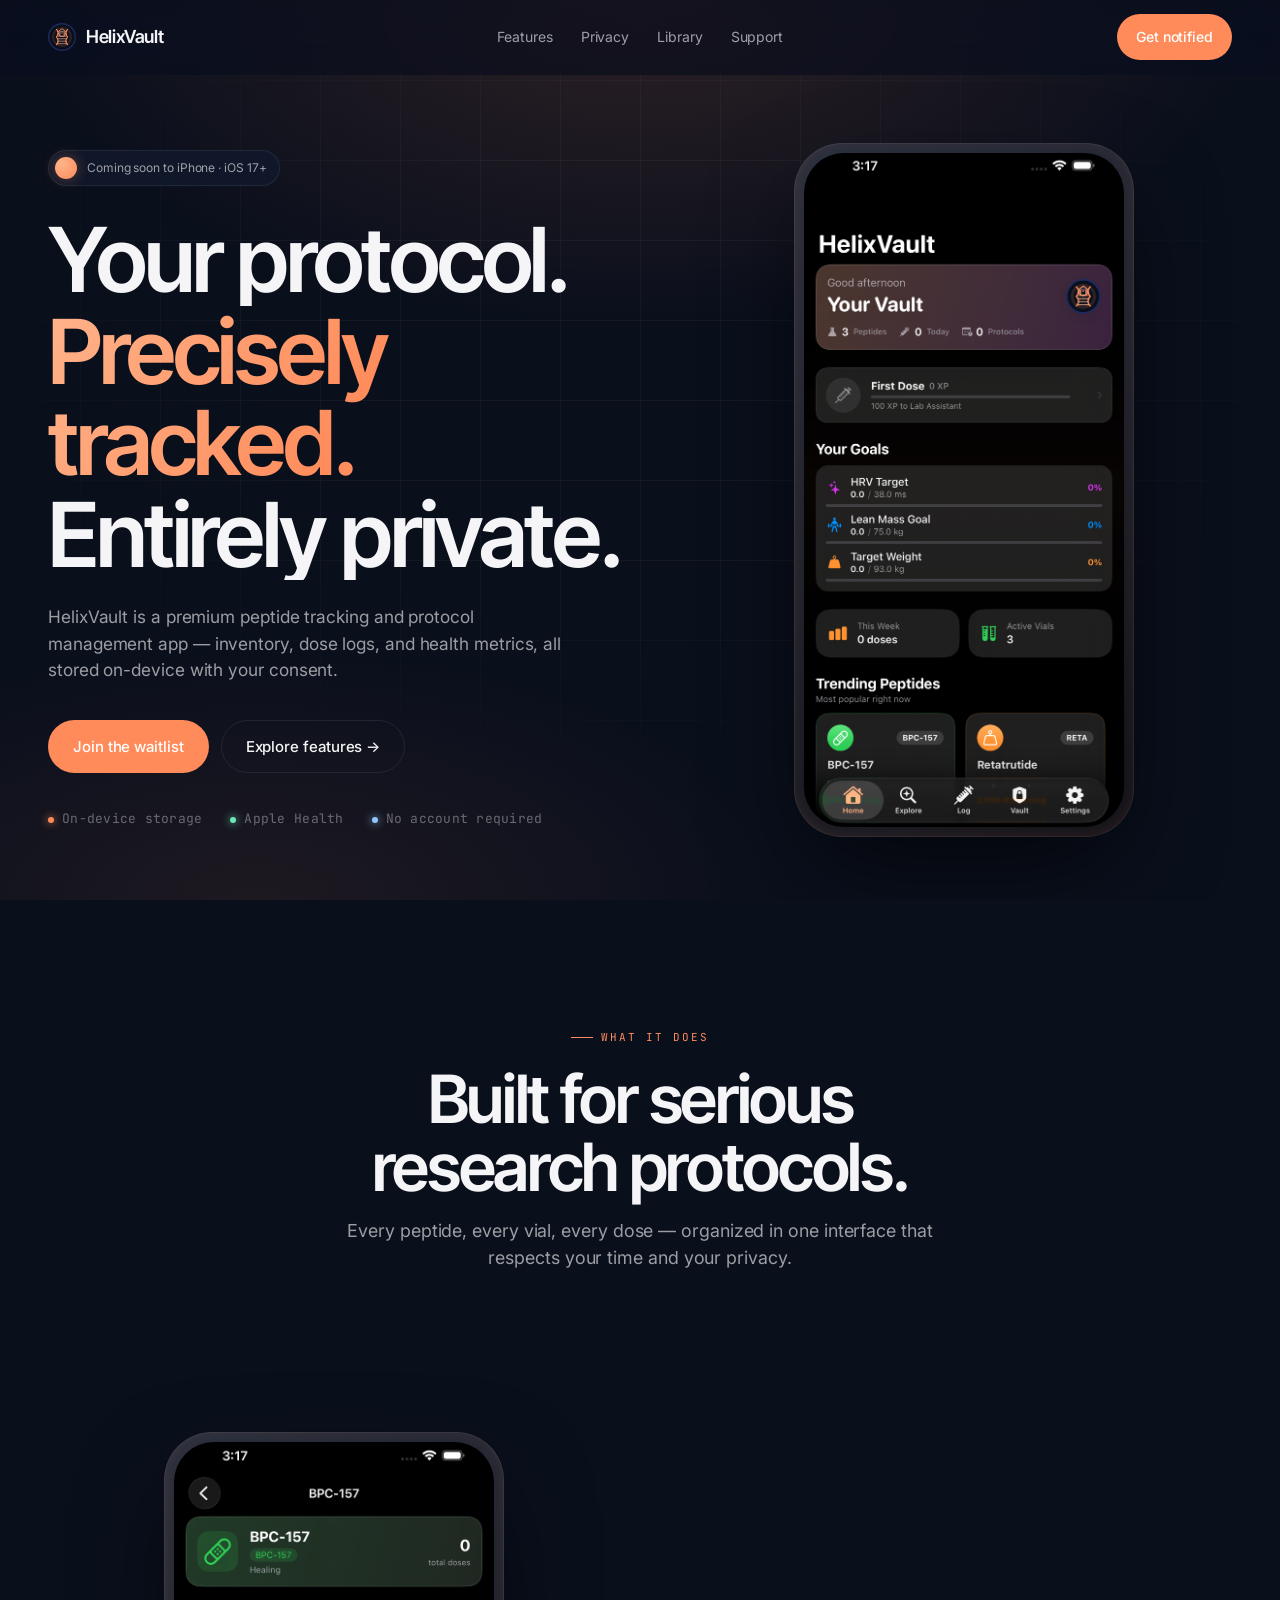
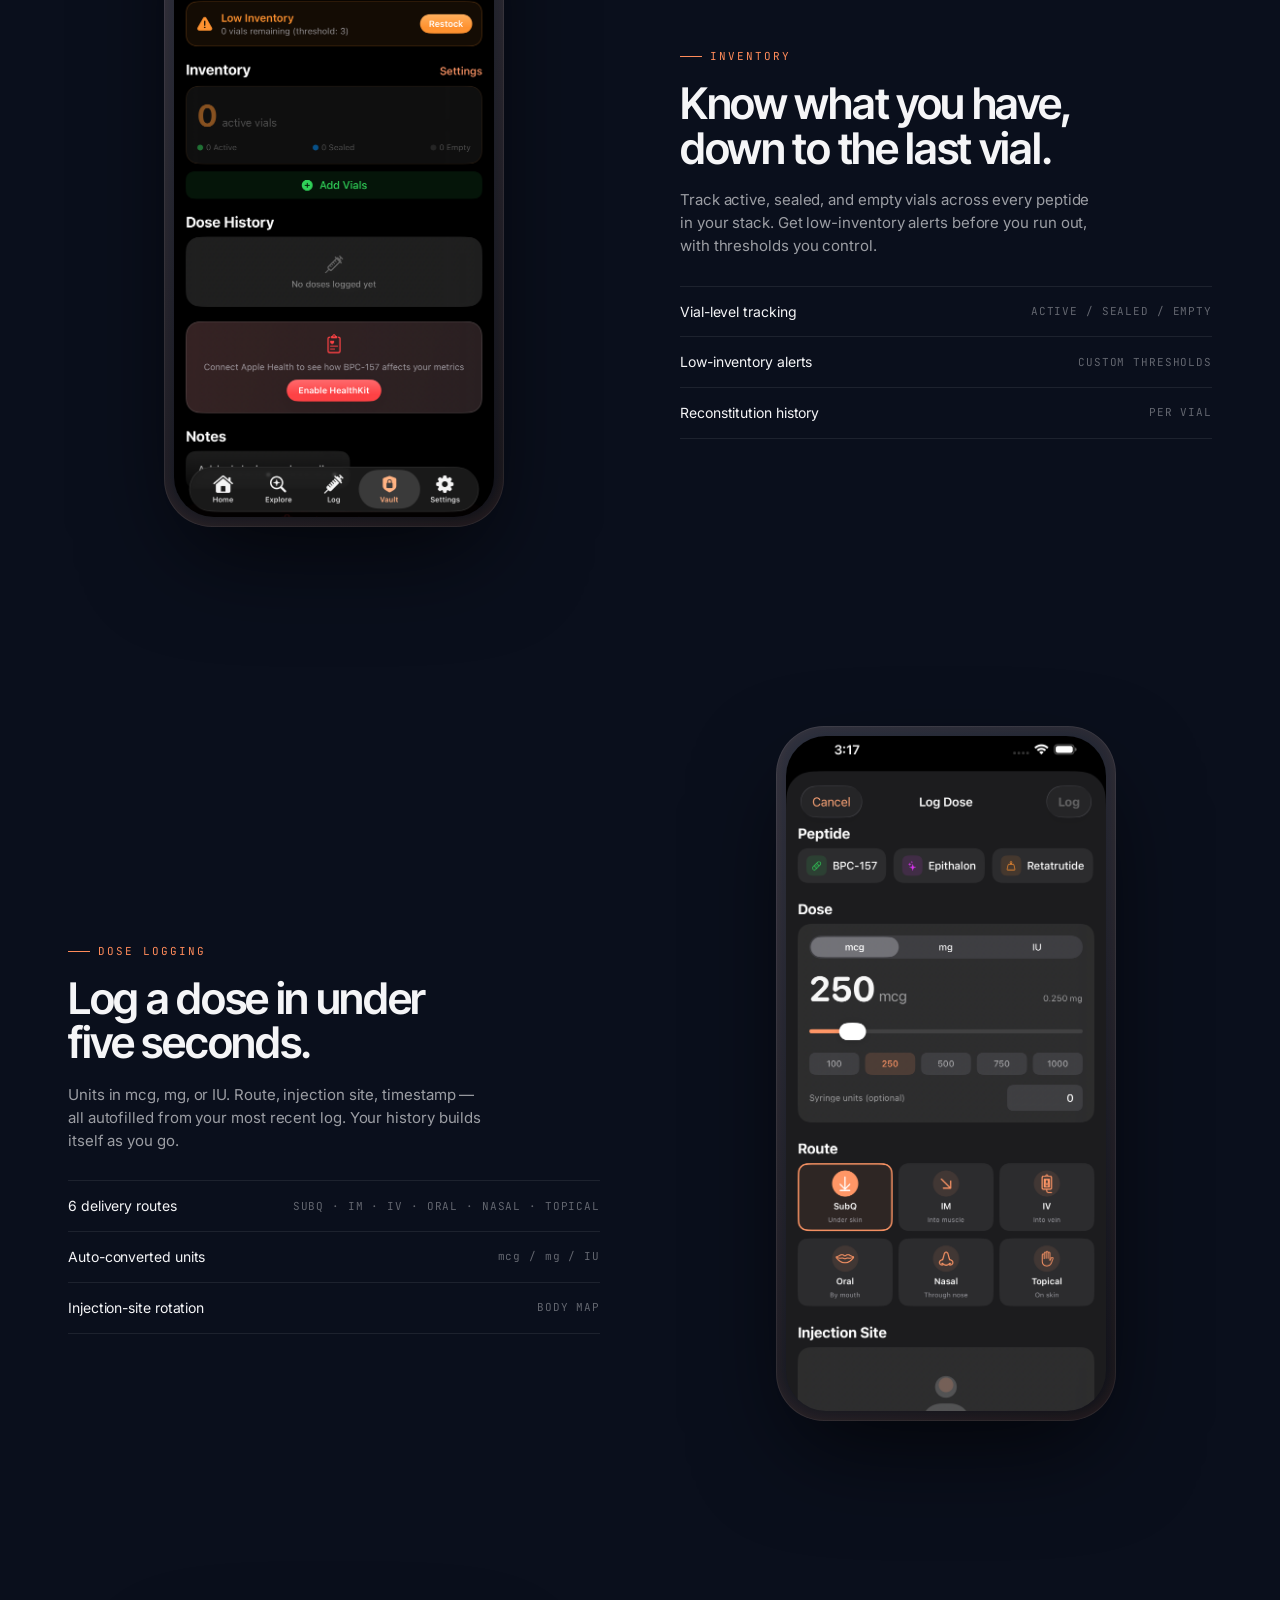
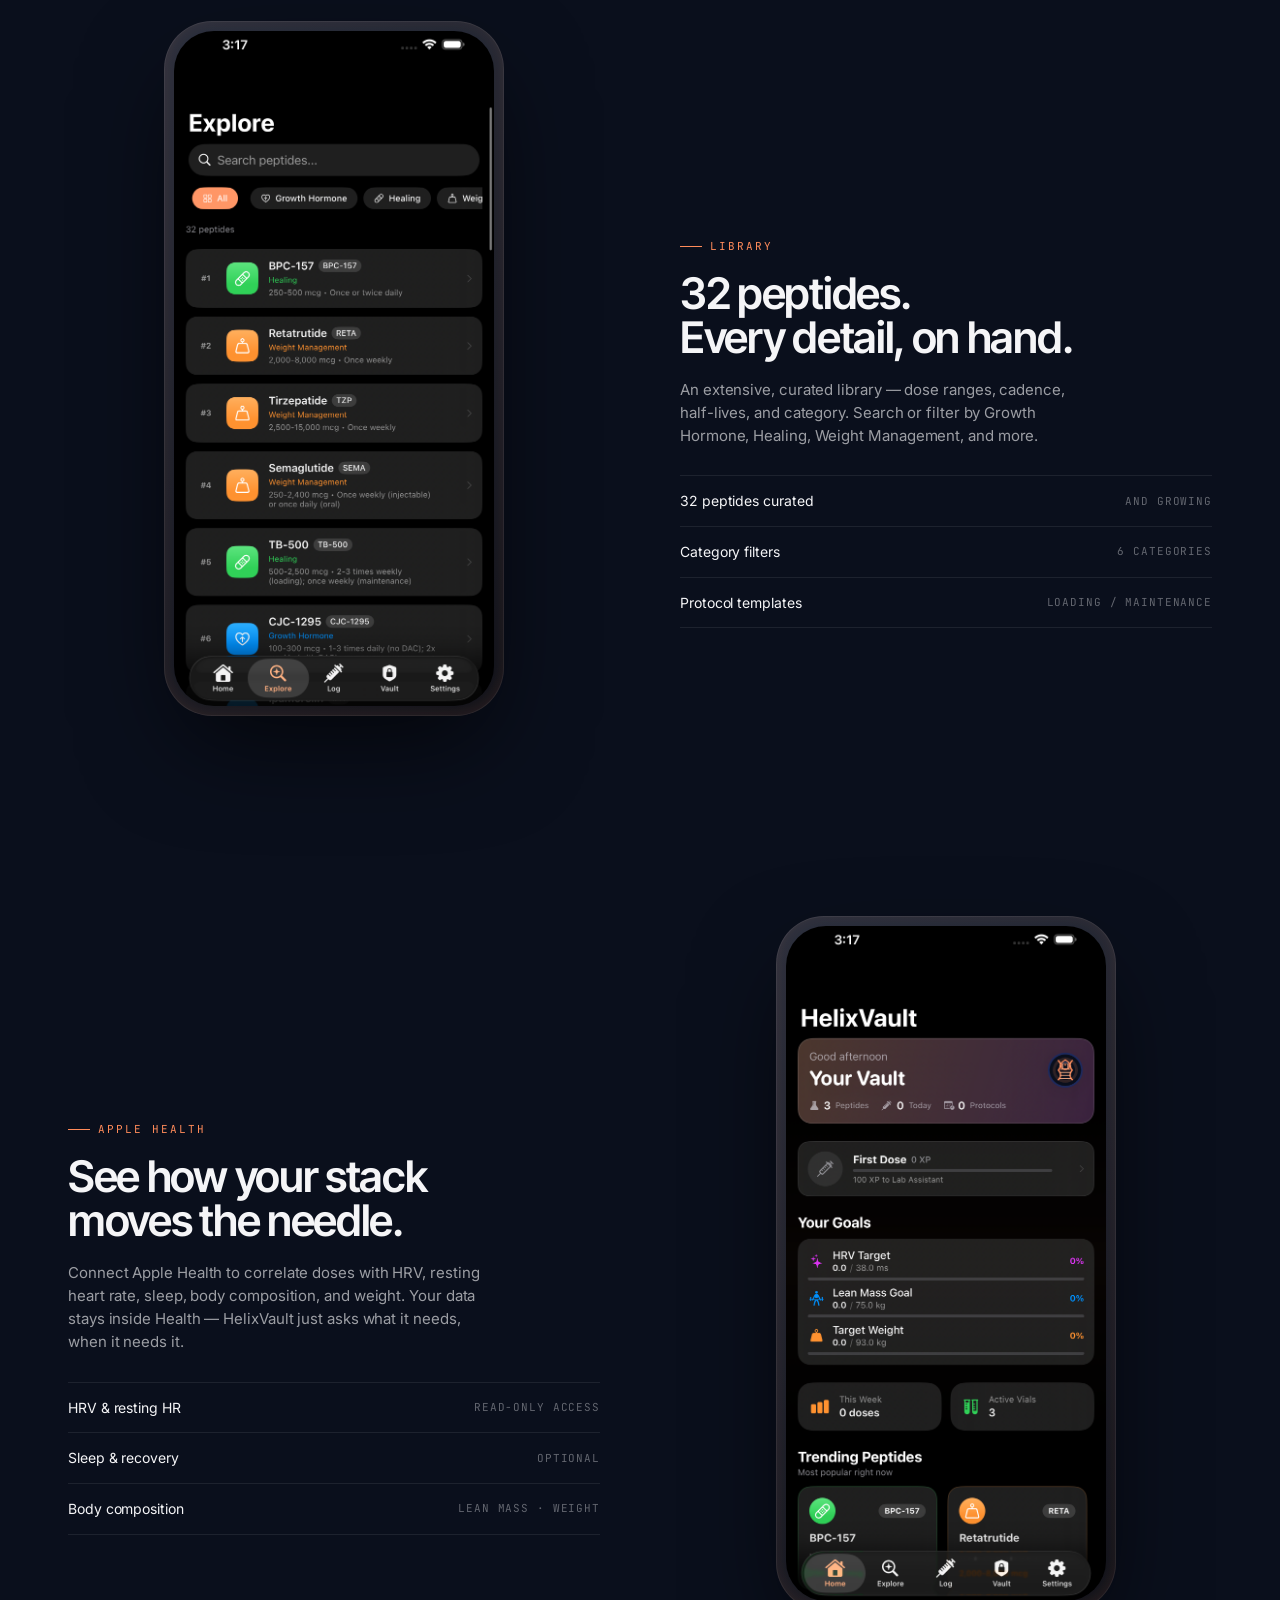
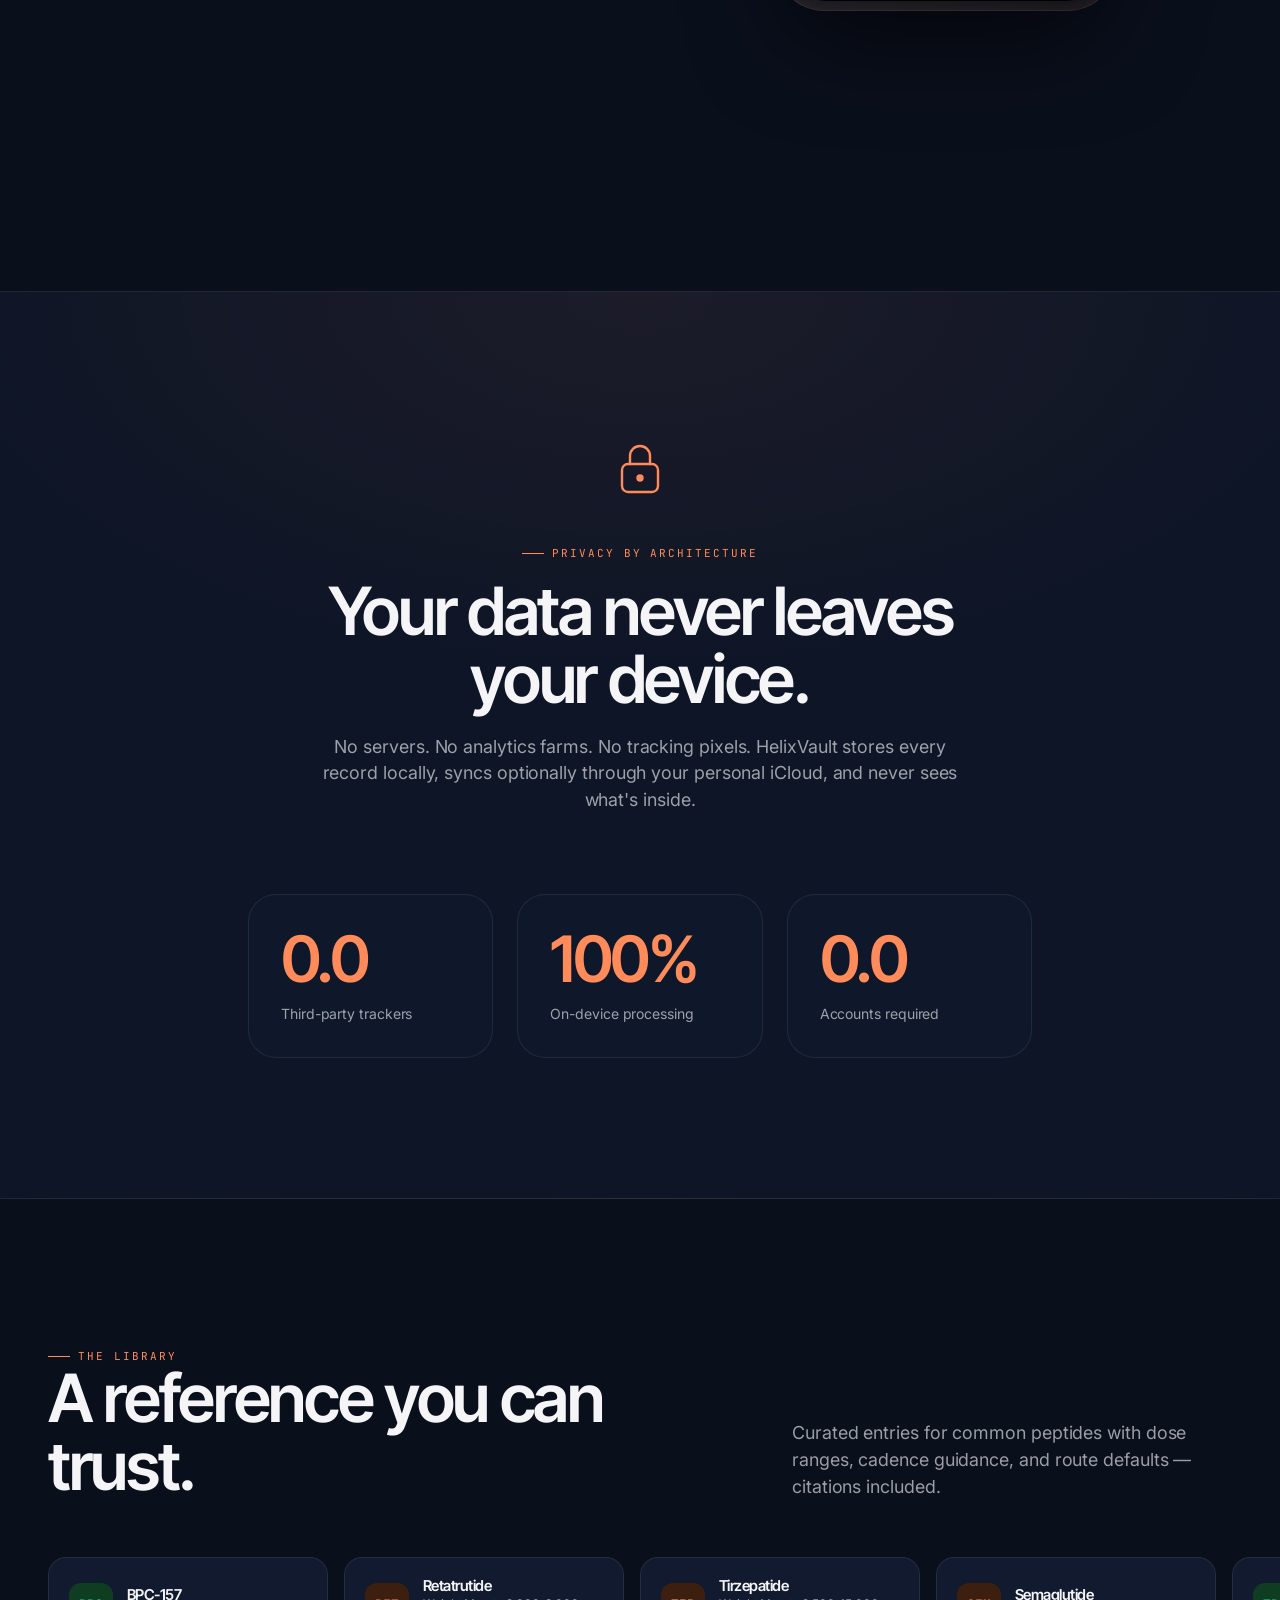
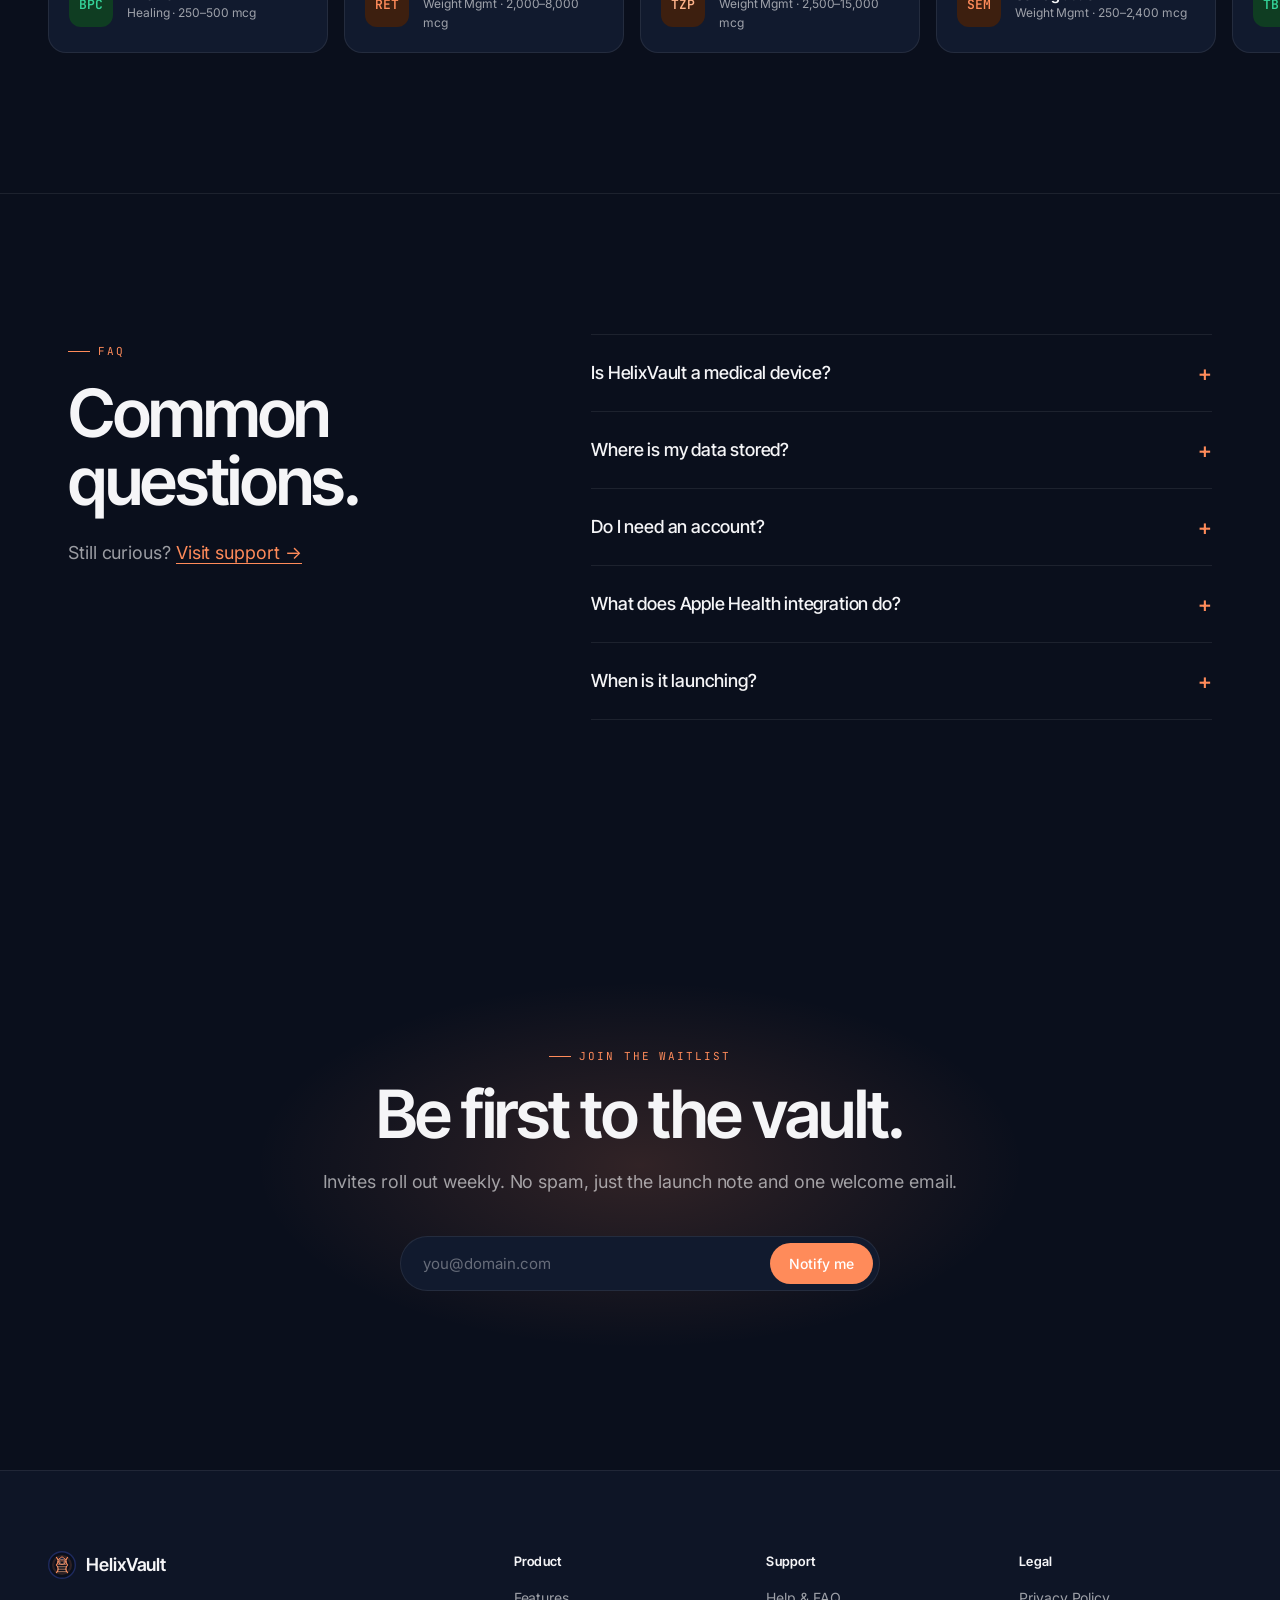
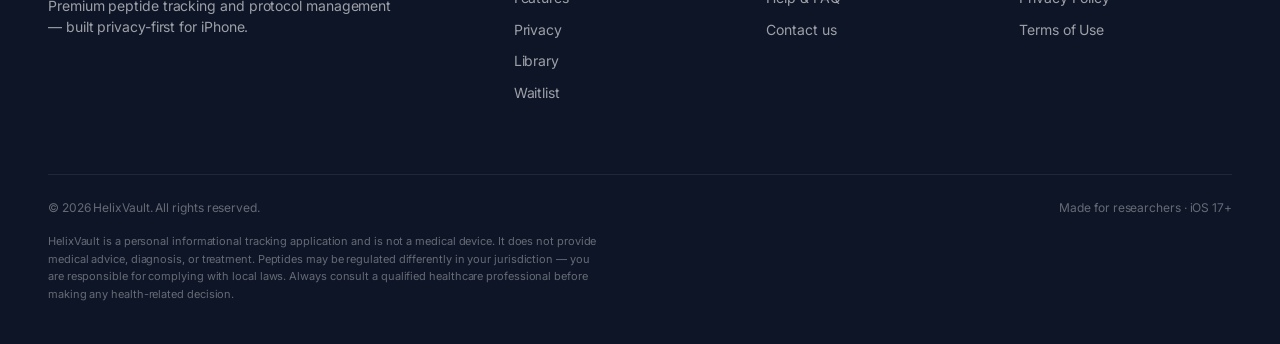
==== index.html @ 5d4f00c9 "initial setup of website using claude desing" ====
<!doctype html>
<html lang="en" data-theme="dark">
<head>
<meta charset="utf-8" />
<meta name="viewport" content="width=device-width, initial-scale=1" />
<title>HelixVault — Peptide tracking. Private by design.</title>
<meta name="description" content="HelixVault is a premium peptide tracking and protocol management app. Track inventory, log doses, and monitor health metrics with privacy-first, on-device storage." />
<link rel="preconnect" href="https://fonts.googleapis.com">
<link rel="preconnect" href="https://fonts.gstatic.com" crossorigin>
<link rel="stylesheet" href="https://fonts.googleapis.com/css2?family=Inter:wght@400;500;600&family=Inter+Tight:wght@500;600;700&family=JetBrains+Mono:wght@400;500&display=swap" />
<link rel="stylesheet" href="assets/site.css" />
<link rel="icon" type="image/svg+xml" href="assets/logo.svg" />
</head>
<body>

<!-- ========== NAV ========== -->
<nav class="nav">
  <a class="nav-brand" href="index.html">
    <img src="assets/logo.svg" alt="HelixVault logo" />
    <span>HelixVault</span>
  </a>
  <div class="nav-links">
    <a href="#features">Features</a>
    <a href="#privacy">Privacy</a>
    <a href="#library">Library</a>
    <a href="support.html">Support</a>
  </div>
  <div class="nav-cta">
    <a class="btn btn-primary" href="#cta">Get notified</a>
  </div>
</nav>

<!-- ========== HERO ========== -->
<header class="hero" data-variant="A">
  <div class="hero-bg">
    <div class="hero-grid"></div>
  </div>

  <div class="hero-inner">
    <div class="hero-grid-layout">
      <div>
        <div class="hero-badge">
          <span class="hero-badge-dot"></span>
          <span>Coming soon to iPhone · iOS 17+</span>
        </div>

        <h1>
          <span class="reveal-line"><span>Your protocol.</span></span>
          <span class="reveal-line"><span class="gradient">Precisely tracked.</span></span>
          <span class="reveal-line"><span>Entirely private.</span></span>
        </h1>

        <p class="hero-sub fade-up">
          HelixVault is a premium peptide tracking and protocol management
          app — inventory, dose logs, and health metrics, all stored
          on-device with your consent.
        </p>

        <div class="hero-cta fade-up">
          <a class="btn btn-primary btn-lg" href="#cta">Join the waitlist</a>
          <a class="btn btn-ghost btn-lg" href="#features">Explore features →</a>
        </div>

        <div class="hero-meta fade-up">
          <span><i class="dot"></i>On-device storage</span>
          <span><i class="dot" style="background:#6EE7B7;box-shadow:0 0 8px #6EE7B7;"></i>Apple Health</span>
          <span><i class="dot" style="background:#93C5FD;box-shadow:0 0 8px #93C5FD;"></i>No account required</span>
        </div>
      </div>

      <div>
        <div class="phone fade-up">
          <div class="phone-glow"></div>
          <div class="phone-notch"></div>
          <div class="phone-screen">
            <img src="assets/screen-home.png" alt="HelixVault home screen" />
          </div>
        </div>
      </div>
    </div>
  </div>
</header>

<!-- ========== FEATURES (parallax) ========== -->
<section class="features" id="features">
  <div class="features-intro">
    <div class="eyebrow fade-up">What it does</div>
    <h2 class="fade-up">Built for serious<br/>research protocols.</h2>
    <p class="lead fade-up">Every peptide, every vial, every dose — organized in one interface that respects your time and your privacy.</p>
  </div>

  <!-- Feature 1: Inventory -->
  <div class="feature-row">
    <div class="feature-text">
      <div class="eyebrow fade-up">Inventory</div>
      <h3 class="fade-up">Know what you have,<br/>down to the last vial.</h3>
      <p class="fade-up">Track active, sealed, and empty vials across every peptide in your stack. Get low-inventory alerts before you run out, with thresholds you control.</p>
      <ul class="fade-up">
        <li><span>Vial-level tracking</span><small>ACTIVE / SEALED / EMPTY</small></li>
        <li><span>Low-inventory alerts</span><small>CUSTOM THRESHOLDS</small></li>
        <li><span>Reconstitution history</span><small>PER VIAL</small></li>
      </ul>
    </div>
    <div class="parallax-phone">
      <div class="phone">
        <div class="phone-glow"></div>
        <div class="phone-notch"></div>
        <div class="phone-screen"><img src="assets/screen-vault.png" alt="Inventory screen" /></div>
      </div>
    </div>
  </div>

  <!-- Feature 2: Dose logging -->
  <div class="feature-row">
    <div class="feature-text">
      <div class="eyebrow fade-up">Dose logging</div>
      <h3 class="fade-up">Log a dose in under<br/>five seconds.</h3>
      <p class="fade-up">Units in mcg, mg, or IU. Route, injection site, timestamp — all autofilled from your most recent log. Your history builds itself as you go.</p>
      <ul class="fade-up">
        <li><span>6 delivery routes</span><small>SUBQ · IM · IV · ORAL · NASAL · TOPICAL</small></li>
        <li><span>Auto-converted units</span><small>mcg / mg / IU</small></li>
        <li><span>Injection-site rotation</span><small>BODY MAP</small></li>
      </ul>
    </div>
    <div class="parallax-phone">
      <div class="phone">
        <div class="phone-glow"></div>
        <div class="phone-notch"></div>
        <div class="phone-screen"><img src="assets/screen-log.png" alt="Log dose screen" /></div>
      </div>
    </div>
  </div>

  <!-- Feature 3: Library -->
  <div class="feature-row">
    <div class="feature-text">
      <div class="eyebrow fade-up">Library</div>
      <h3 class="fade-up">32 peptides.<br/>Every detail, on hand.</h3>
      <p class="fade-up">An extensive, curated library — dose ranges, cadence, half-lives, and category. Search or filter by Growth Hormone, Healing, Weight Management, and more.</p>
      <ul class="fade-up">
        <li><span>32 peptides curated</span><small>AND GROWING</small></li>
        <li><span>Category filters</span><small>6 CATEGORIES</small></li>
        <li><span>Protocol templates</span><small>LOADING / MAINTENANCE</small></li>
      </ul>
    </div>
    <div class="parallax-phone">
      <div class="phone">
        <div class="phone-glow"></div>
        <div class="phone-notch"></div>
        <div class="phone-screen"><img src="assets/screen-explore.png" alt="Explore library screen" /></div>
      </div>
    </div>
  </div>

  <!-- Feature 4: Apple Health -->
  <div class="feature-row">
    <div class="feature-text">
      <div class="eyebrow fade-up">Apple Health</div>
      <h3 class="fade-up">See how your stack<br/>moves the needle.</h3>
      <p class="fade-up">Connect Apple Health to correlate doses with HRV, resting heart rate, sleep, body composition, and weight. Your data stays inside Health — HelixVault just asks what it needs, when it needs it.</p>
      <ul class="fade-up">
        <li><span>HRV &amp; resting HR</span><small>READ-ONLY ACCESS</small></li>
        <li><span>Sleep &amp; recovery</span><small>OPTIONAL</small></li>
        <li><span>Body composition</span><small>LEAN MASS · WEIGHT</small></li>
      </ul>
    </div>
    <div class="parallax-phone">
      <div class="phone">
        <div class="phone-glow"></div>
        <div class="phone-notch"></div>
        <div class="phone-screen"><img src="assets/screen-home.png" alt="Goals screen" /></div>
      </div>
    </div>
  </div>
</section>

<!-- ========== PRIVACY ========== -->
<section class="privacy-section" id="privacy">
  <div class="privacy-inner">
    <svg class="lock-icon fade-up" viewBox="0 0 72 72" fill="none" stroke="currentColor" stroke-width="2.4" stroke-linecap="round" stroke-linejoin="round" style="color: var(--accent);">
      <rect x="18" y="32" width="36" height="28" rx="6"/>
      <path d="M26 32v-8a10 10 0 0 1 20 0v8"/>
      <circle cx="36" cy="46" r="2.5" fill="currentColor"/>
    </svg>
    <div class="eyebrow fade-up" style="justify-content:center;display:inline-flex;">Privacy by architecture</div>
    <h2 class="fade-up" style="margin: 16px 0 20px;">Your data never leaves<br/>your device.</h2>
    <p class="lead fade-up" style="margin: 0 auto;">No servers. No analytics farms. No tracking pixels. HelixVault stores every record locally, syncs optionally through your personal iCloud, and never sees what's inside.</p>

    <div class="privacy-stats">
      <div class="stat fade-up">
        <div class="stat-num" data-count="0" data-suffix="">0</div>
        <div class="stat-label">Third-party trackers</div>
      </div>
      <div class="stat fade-up">
        <div class="stat-num" data-count="100" data-suffix="%">0%</div>
        <div class="stat-label">On-device processing</div>
      </div>
      <div class="stat fade-up">
        <div class="stat-num" data-count="0" data-suffix="">0</div>
        <div class="stat-label">Accounts required</div>
      </div>
    </div>
  </div>
</section>

<!-- ========== LIBRARY MARQUEE ========== -->
<section class="library" id="library">
  <div class="library-head">
    <div>
      <div class="eyebrow fade-up">The library</div>
      <h2 class="fade-up">A reference you can trust.</h2>
    </div>
    <p class="lead fade-up" style="max-width:40ch;">Curated entries for common peptides with dose ranges, cadence guidance, and route defaults — citations included.</p>
  </div>

  <div class="peptide-row">
    <!-- duplicated for seamless loop -->
    <div class="peptide-card"><div class="icon" style="background:#0F3D22;color:#34D399;">BPC</div><div><h4>BPC-157</h4><p>Healing · 250–500 mcg</p></div></div>
    <div class="peptide-card"><div class="icon" style="background:#3D1F0F;color:#FF8B5A;">RET</div><div><h4>Retatrutide</h4><p>Weight Mgmt · 2,000–8,000 mcg</p></div></div>
    <div class="peptide-card"><div class="icon" style="background:#3D1F0F;color:#FFB38A;">TZP</div><div><h4>Tirzepatide</h4><p>Weight Mgmt · 2,500–15,000 mcg</p></div></div>
    <div class="peptide-card"><div class="icon" style="background:#3D1F0F;color:#FF8B5A;">SEM</div><div><h4>Semaglutide</h4><p>Weight Mgmt · 250–2,400 mcg</p></div></div>
    <div class="peptide-card"><div class="icon" style="background:#0F3D22;color:#34D399;">TB5</div><div><h4>TB-500</h4><p>Healing · 500–2,500 mcg</p></div></div>
    <div class="peptide-card"><div class="icon" style="background:#0F2647;color:#60A5FA;">CJC</div><div><h4>CJC-1295</h4><p>Growth Hormone · 100–300 mcg</p></div></div>
    <div class="peptide-card"><div class="icon" style="background:#2A0F3D;color:#C084FC;">EPI</div><div><h4>Epithalon</h4><p>Longevity · 5–10 mg</p></div></div>
    <div class="peptide-card"><div class="icon" style="background:#0F2647;color:#60A5FA;">IPA</div><div><h4>Ipamorelin</h4><p>Growth Hormone · 200–300 mcg</p></div></div>
    <!-- duplicate set for seamless marquee -->
    <div class="peptide-card"><div class="icon" style="background:#0F3D22;color:#34D399;">BPC</div><div><h4>BPC-157</h4><p>Healing · 250–500 mcg</p></div></div>
    <div class="peptide-card"><div class="icon" style="background:#3D1F0F;color:#FF8B5A;">RET</div><div><h4>Retatrutide</h4><p>Weight Mgmt · 2,000–8,000 mcg</p></div></div>
    <div class="peptide-card"><div class="icon" style="background:#3D1F0F;color:#FFB38A;">TZP</div><div><h4>Tirzepatide</h4><p>Weight Mgmt · 2,500–15,000 mcg</p></div></div>
    <div class="peptide-card"><div class="icon" style="background:#3D1F0F;color:#FF8B5A;">SEM</div><div><h4>Semaglutide</h4><p>Weight Mgmt · 250–2,400 mcg</p></div></div>
    <div class="peptide-card"><div class="icon" style="background:#0F3D22;color:#34D399;">TB5</div><div><h4>TB-500</h4><p>Healing · 500–2,500 mcg</p></div></div>
    <div class="peptide-card"><div class="icon" style="background:#0F2647;color:#60A5FA;">CJC</div><div><h4>CJC-1295</h4><p>Growth Hormone · 100–300 mcg</p></div></div>
    <div class="peptide-card"><div class="icon" style="background:#2A0F3D;color:#C084FC;">EPI</div><div><h4>Epithalon</h4><p>Longevity · 5–10 mg</p></div></div>
    <div class="peptide-card"><div class="icon" style="background:#0F2647;color:#60A5FA;">IPA</div><div><h4>Ipamorelin</h4><p>Growth Hormone · 200–300 mcg</p></div></div>
  </div>
</section>

<!-- ========== FAQ ========== -->
<section class="faq">
  <div class="faq-grid">
    <div>
      <div class="eyebrow fade-up">FAQ</div>
      <h2 class="fade-up" style="margin-top:20px;">Common<br/>questions.</h2>
      <p class="lead fade-up" style="margin-top:24px;">Still curious? <a href="support.html" style="color:var(--accent);border-bottom:1px solid var(--accent);">Visit support →</a></p>
    </div>
    <div>
      <div class="faq-item"><div class="faq-q">Is HelixVault a medical device?<span class="plus">+</span></div><div class="faq-a"><p>No. HelixVault is a personal informational tracking app. It does not provide medical advice, diagnosis, or treatment. Always consult a qualified healthcare professional before acting on anything tracked in the app.</p></div></div>
      <div class="faq-item"><div class="faq-q">Where is my data stored?<span class="plus">+</span></div><div class="faq-a"><p>All data is stored locally on your device. You can optionally enable iCloud sync, in which case data syncs through your personal, end-to-end–encrypted iCloud account — we never have access to it.</p></div></div>
      <div class="faq-item"><div class="faq-q">Do I need an account?<span class="plus">+</span></div><div class="faq-a"><p>No. HelixVault does not use accounts, sign-ins, or remote user IDs. Open the app and start tracking.</p></div></div>
      <div class="faq-item"><div class="faq-q">What does Apple Health integration do?<span class="plus">+</span></div><div class="faq-a"><p>With your explicit permission, HelixVault reads HRV, resting heart rate, sleep, weight, and lean mass from Apple Health to let you correlate your protocol with outcomes. All reading is local; HealthKit data never leaves your device through HelixVault.</p></div></div>
      <div class="faq-item"><div class="faq-q">When is it launching?<span class="plus">+</span></div><div class="faq-a"><p>We're in final TestFlight now with a limited cohort. Join the waitlist below for an invite and launch updates.</p></div></div>
    </div>
  </div>
</section>

<!-- ========== CTA ========== -->
<section class="cta-section" id="cta">
  <div class="eyebrow fade-up" style="justify-content:center;display:inline-flex;">Join the waitlist</div>
  <h2 class="fade-up" style="margin-top:16px;">Be first to the vault.</h2>
  <p class="lead fade-up">Invites roll out weekly. No spam, just the launch note and one welcome email.</p>
  <form class="email-form fade-up" autocomplete="off">
    <input type="email" required placeholder="you@domain.com" aria-label="Email" />
    <button class="btn btn-primary" type="submit">Notify me</button>
  </form>
  <div class="email-success">✓ You're on the list. We'll be in touch.</div>
</section>

<!-- ========== FOOTER ========== -->
<footer class="footer">
  <div class="footer-inner">
    <div class="footer-top">
      <div>
        <div class="footer-brand">
          <img src="assets/logo.svg" alt="" />
          <span>HelixVault</span>
        </div>
        <p style="max-width:40ch;">Premium peptide tracking and protocol management — built privacy-first for iPhone.</p>
      </div>
      <div>
        <h5>Product</h5>
        <ul>
          <li><a href="#features">Features</a></li>
          <li><a href="#privacy">Privacy</a></li>
          <li><a href="#library">Library</a></li>
          <li><a href="#cta">Waitlist</a></li>
        </ul>
      </div>
      <div>
        <h5>Support</h5>
        <ul>
          <li><a href="support.html">Help &amp; FAQ</a></li>
          <li><a href="mailto:guzmanpajaime@booschnie.com">Contact us</a></li>
        </ul>
      </div>
      <div>
        <h5>Legal</h5>
        <ul>
          <li><a href="privacy.html">Privacy Policy</a></li>
          <li><a href="terms.html">Terms of Use</a></li>
        </ul>
      </div>
    </div>
    <div class="footer-bottom">
      <span>© 2026 HelixVault. All rights reserved.</span>
      <span>Made for researchers · iOS 17+</span>
    </div>
    <p class="footer-disclaimer">
      HelixVault is a personal informational tracking application and is not a medical device. It does not provide medical advice, diagnosis, or treatment. Peptides may be regulated differently in your jurisdiction — you are responsible for complying with local laws. Always consult a qualified healthcare professional before making any health-related decision.
    </p>
  </div>
</footer>

<script src="assets/site.js"></script>
</body>
</html>
---- assets/site.css ----
/* HelixVault site styles */
:root {
  --bg: #0A0F1C;
  --bg-2: #0E1526;
  --surface: #111A2E;
  --surface-2: #182341;
  --border: rgba(255,255,255,0.08);
  --text: #F5F5F7;
  --text-dim: rgba(245,245,247,0.62);
  --text-faint: rgba(245,245,247,0.38);
  --accent: #FF8B5A;
  --accent-2: #FFB38A;
  --accent-deep: #E86A33;
  --ring: rgba(255,139,90,0.35);
  --maxw: 1240px;
  --pad: clamp(20px, 4vw, 48px);
  --radius: 18px;
  --radius-lg: 28px;
  --font-display: 'Inter Tight', 'Inter', -apple-system, BlinkMacSystemFont, system-ui, sans-serif;
  --font-body: 'Inter', -apple-system, BlinkMacSystemFont, system-ui, sans-serif;
  --font-mono: 'JetBrains Mono', ui-monospace, Menlo, monospace;
}

html[data-theme="light"] {
  --bg: #F5F4F0;
  --bg-2: #EDEBE4;
  --surface: #FFFFFF;
  --surface-2: #F9F7F2;
  --border: rgba(10,15,28,0.08);
  --text: #0A0F1C;
  --text-dim: rgba(10,15,28,0.66);
  --text-faint: rgba(10,15,28,0.42);
  --accent: #E86A33;
  --accent-2: #FF8B5A;
  --ring: rgba(232,106,51,0.28);
}

* { box-sizing: border-box; }
html, body { margin: 0; padding: 0; }
html { scroll-behavior: smooth; }
body {
  background: var(--bg);
  color: var(--text);
  font-family: var(--font-body);
  font-size: 16px;
  line-height: 1.55;
  -webkit-font-smoothing: antialiased;
  -moz-osx-font-smoothing: grayscale;
  letter-spacing: -0.005em;
  overflow-x: hidden;
}

html[data-reduced-motion="true"] * {
  animation-duration: 0.001s !important;
  animation-delay: 0s !important;
  transition-duration: 0.001s !important;
}
html[data-reduced-motion="true"] .parallax { transform: none !important; }

img { max-width: 100%; display: block; }
a { color: inherit; text-decoration: none; }

/* ---------- Nav ---------- */
.nav {
  position: fixed; top: 0; left: 0; right: 0; z-index: 50;
  padding: 14px var(--pad);
  display: flex; align-items: center; justify-content: space-between;
  backdrop-filter: saturate(180%) blur(20px);
  -webkit-backdrop-filter: saturate(180%) blur(20px);
  background: color-mix(in oklab, var(--bg) 72%, transparent);
  border-bottom: 1px solid transparent;
  transition: border-color .3s ease, background .3s ease;
}
.nav.scrolled { border-bottom-color: var(--border); }
.nav-brand { display: flex; align-items: center; gap: 10px; font-family: var(--font-display); font-weight: 600; letter-spacing: -0.02em; font-size: 18px; }
.nav-brand img { width: 28px; height: 28px; }
.nav-links { display: flex; gap: 28px; font-size: 14px; color: var(--text-dim); }
.nav-links a { transition: color .2s; }
.nav-links a:hover { color: var(--text); }
.nav-cta { display: flex; align-items: center; gap: 12px; }
@media (max-width: 760px) {
  .nav-links { display: none; }
}

/* ---------- Buttons ---------- */
.btn {
  display: inline-flex; align-items: center; gap: 8px;
  padding: 11px 18px; border-radius: 999px; font-size: 14px; font-weight: 500;
  border: 1px solid transparent; cursor: pointer; transition: all .2s ease;
  font-family: var(--font-body);
  white-space: nowrap;
}
.btn-primary { background: var(--accent); color: #fff; }
.btn-primary:hover { background: var(--accent-deep); transform: translateY(-1px); box-shadow: 0 8px 30px var(--ring); }
.btn-ghost { background: transparent; color: var(--text); border-color: var(--border); }
.btn-ghost:hover { border-color: var(--text-dim); }
.btn-lg { padding: 14px 24px; font-size: 15px; }

/* ---------- Layout ---------- */
.container { max-width: var(--maxw); margin: 0 auto; padding: 0 var(--pad); }
.section { padding: clamp(80px, 12vw, 160px) 0; position: relative; }
.eyebrow {
  font-family: var(--font-mono); font-size: 11px; letter-spacing: 0.18em;
  text-transform: uppercase; color: var(--accent); display: inline-flex; align-items: center; gap: 8px;
}
.eyebrow::before {
  content: ""; width: 22px; height: 1px; background: var(--accent);
}

h1, h2, h3, h4 { font-family: var(--font-display); font-weight: 600; letter-spacing: -0.035em; margin: 0; line-height: 1.02; }
h1 { font-size: clamp(44px, 7vw, 104px); }
h2 { font-size: clamp(34px, 5.2vw, 72px); }
h3 { font-size: clamp(22px, 2.4vw, 32px); letter-spacing: -0.02em; }
p { margin: 0; }
.lead { font-size: clamp(17px, 1.4vw, 20px); color: var(--text-dim); line-height: 1.5; max-width: 58ch; }

/* ---------- Hero ---------- */
.hero {
  position: relative;
  min-height: 100vh;
  padding: 140px var(--pad) 60px;
  display: flex; flex-direction: column; justify-content: center;
  overflow: hidden;
}
.hero-bg {
  position: absolute; inset: 0; z-index: 0; pointer-events: none;
}
.hero-bg::before {
  content: ""; position: absolute; inset: 0;
  background:
    radial-gradient(ellipse 80% 60% at 50% 0%, color-mix(in oklab, var(--accent) 14%, transparent), transparent 60%),
    radial-gradient(ellipse 60% 40% at 20% 100%, color-mix(in oklab, var(--accent) 8%, transparent), transparent 70%);
}
.hero-grid {
  position: absolute; inset: 0;
  background-image:
    linear-gradient(var(--border) 1px, transparent 1px),
    linear-gradient(90deg, var(--border) 1px, transparent 1px);
  background-size: 80px 80px;
  mask-image: radial-gradient(ellipse 70% 60% at 50% 40%, #000 40%, transparent 80%);
  opacity: 0.5;
}

.hero-inner { position: relative; z-index: 2; max-width: var(--maxw); margin: 0 auto; width: 100%; }
.hero-grid-layout { display: grid; grid-template-columns: 1.1fr 1fr; gap: 60px; align-items: center; }
@media (max-width: 900px) {
  .hero-grid-layout { grid-template-columns: 1fr; gap: 40px; }
}

.hero-badge {
  display: inline-flex; align-items: center; gap: 10px;
  padding: 6px 12px 6px 6px; border-radius: 999px;
  background: color-mix(in oklab, var(--surface) 80%, transparent);
  border: 1px solid var(--border); font-size: 12px; color: var(--text-dim);
  margin-bottom: 28px;
}
.hero-badge-dot {
  width: 22px; height: 22px; border-radius: 50%;
  background: radial-gradient(circle at 30% 30%, var(--accent-2), var(--accent));
  box-shadow: 0 0 14px var(--ring);
}
.hero h1 { margin-bottom: 24px; }
.hero h1 .gradient {
  background: linear-gradient(120deg, var(--accent-2) 0%, var(--accent) 55%, #FFD9C3 100%);
  -webkit-background-clip: text; background-clip: text; color: transparent;
}
.hero-sub { max-width: 48ch; color: var(--text-dim); font-size: clamp(17px, 1.35vw, 20px); margin-bottom: 36px; }
.hero-cta { display: flex; gap: 12px; flex-wrap: wrap; align-items: center; margin-bottom: 36px; }
.hero-meta { display: flex; gap: 28px; color: var(--text-faint); font-size: 13px; font-family: var(--font-mono); letter-spacing: .02em; flex-wrap: wrap; }
.hero-meta span { display: inline-flex; align-items: center; gap: 8px; }
.hero-meta .dot { width: 6px; height: 6px; border-radius: 50%; background: var(--accent); box-shadow: 0 0 8px var(--accent); }

/* Phone mock */
.phone {
  position: relative;
  width: min(340px, 84vw);
  aspect-ratio: 460/940;
  margin: 0 auto;
  border-radius: 48px;
  padding: 10px;
  background: linear-gradient(145deg, #2a2f3d, #0d1018);
  box-shadow:
    0 40px 100px -20px rgba(0,0,0,0.7),
    0 0 0 1px rgba(255,255,255,0.06) inset,
    0 -4px 20px rgba(255,139,90,0.12) inset;
}
.phone-screen {
  position: relative;
  width: 100%; height: 100%;
  border-radius: 40px;
  overflow: hidden;
  background: #000;
}
.phone-screen img { width: 100%; height: 100%; object-fit: cover; }
.phone-notch {
  position: absolute; top: 12px; left: 50%; transform: translateX(-50%);
  width: 96px; height: 28px; border-radius: 20px;
  background: #000; z-index: 2;
}
.phone-glow {
  position: absolute; inset: -40px; z-index: -1;
  background: radial-gradient(ellipse 60% 50% at 50% 60%, color-mix(in oklab, var(--accent) 30%, transparent), transparent 60%);
  filter: blur(30px);
  opacity: 0.7;
}

/* Hero variant A (default) */
.helix-bg { display: none; }
.orbit-bg { display: none; }

/* ---------- Feature parallax section ---------- */
.features {
  position: relative;
  padding: 120px 0;
}
.features-intro { text-align: center; max-width: 780px; margin: 0 auto 120px; padding: 0 var(--pad); }
.features-intro h2 { margin: 20px 0 16px; }
.features-intro .lead { margin: 0 auto; }

.feature-row {
  display: grid;
  grid-template-columns: 1fr 1fr;
  gap: 80px;
  align-items: center;
  padding: 100px var(--pad);
  max-width: var(--maxw);
  margin: 0 auto;
}
.feature-row:nth-child(even) .feature-text { order: 2; }
.feature-row .parallax-phone {
  position: relative;
  will-change: transform;
  transition: transform 0.1s linear;
}
.feature-text .eyebrow { margin-bottom: 16px; }
.feature-text h3 { margin-bottom: 18px; font-size: clamp(28px, 3.4vw, 46px); letter-spacing: -0.03em; }
.feature-text p { color: var(--text-dim); font-size: clamp(15px, 1.1vw, 17px); max-width: 46ch; }
.feature-text ul { margin: 28px 0 0; padding: 0; list-style: none; }
.feature-text li {
  padding: 14px 0;
  border-top: 1px solid var(--border);
  display: flex; align-items: center; justify-content: space-between;
  font-size: 14px; color: var(--text-dim);
}
.feature-text li:last-child { border-bottom: 1px solid var(--border); }
.feature-text li span { color: var(--text); }
.feature-text li small { font-family: var(--font-mono); font-size: 11px; color: var(--text-faint); letter-spacing: 0.08em; }

@media (max-width: 900px) {
  .feature-row { grid-template-columns: 1fr; gap: 40px; padding: 60px var(--pad); }
  .feature-row:nth-child(even) .feature-text { order: 0; }
}

/* ---------- Reveal text ---------- */
.reveal-line {
  display: block;
  overflow: hidden;
}
.reveal-line > span {
  display: inline-block;
  transform: translateY(110%);
  transition: transform 0.9s cubic-bezier(0.2, 0.9, 0.2, 1);
}
.reveal-line.is-in > span { transform: translateY(0); }
.reveal-line:nth-child(2) > span { transition-delay: 80ms; }
.reveal-line:nth-child(3) > span { transition-delay: 160ms; }
.reveal-line:nth-child(4) > span { transition-delay: 240ms; }

.fade-up { opacity: 0; transform: translateY(28px); transition: opacity .9s ease, transform .9s cubic-bezier(0.2, 0.9, 0.2, 1); }
.fade-up.is-in { opacity: 1; transform: translateY(0); }

/* ---------- Privacy / counters ---------- */
.privacy-section {
  background:
    radial-gradient(ellipse 80% 60% at 50% 0%, color-mix(in oklab, var(--accent) 6%, transparent), transparent 70%),
    var(--bg-2);
  padding: clamp(80px, 12vw, 140px) 0;
  border-top: 1px solid var(--border);
  border-bottom: 1px solid var(--border);
}
.privacy-inner { text-align: center; max-width: 880px; margin: 0 auto; padding: 0 var(--pad); }
.privacy-stats {
  display: grid; grid-template-columns: repeat(3, 1fr); gap: 24px;
  margin-top: 80px;
}
.stat {
  padding: 32px;
  background: color-mix(in oklab, var(--surface) 70%, transparent);
  border: 1px solid var(--border);
  border-radius: var(--radius-lg);
  text-align: left;
}
.stat-num {
  font-family: var(--font-display); font-size: clamp(40px, 5vw, 64px);
  font-weight: 600; letter-spacing: -0.04em; color: var(--accent);
  line-height: 1;
}
.stat-label { margin-top: 12px; color: var(--text-dim); font-size: 14px; }
@media (max-width: 720px) {
  .privacy-stats { grid-template-columns: 1fr; }
}

/* Lock icon */
.lock-icon {
  width: 72px; height: 72px; margin: 0 auto 32px;
  display: block;
}

/* ---------- Library ---------- */
.library {
  padding: clamp(80px, 12vw, 140px) var(--pad);
  overflow: hidden;
}
.library-head { max-width: var(--maxw); margin: 0 auto 56px; display: flex; align-items: end; justify-content: space-between; gap: 24px; flex-wrap: wrap; }
.library-head h2 { max-width: 16ch; }
.peptide-row {
  display: flex; gap: 16px;
  animation: scroll-x 40s linear infinite;
  width: max-content;
}
.peptide-row:hover { animation-play-state: paused; }
.peptide-card {
  flex: 0 0 280px;
  padding: 20px;
  background: var(--surface);
  border: 1px solid var(--border);
  border-radius: var(--radius);
  display: flex; align-items: center; gap: 14px;
}
.peptide-card .icon {
  width: 44px; height: 44px; border-radius: 12px;
  display: flex; align-items: center; justify-content: center;
  flex-shrink: 0; font-family: var(--font-mono); font-weight: 600; font-size: 13px;
}
.peptide-card h4 { font-size: 15px; font-weight: 600; margin: 0; }
.peptide-card small { color: var(--text-faint); font-size: 12px; font-family: var(--font-mono); }
.peptide-card p { color: var(--text-dim); font-size: 12px; margin-top: 2px; }
@keyframes scroll-x { to { transform: translateX(-50%); } }

/* ---------- CTA ---------- */
.cta-section {
  padding: clamp(100px, 14vw, 180px) var(--pad);
  text-align: center;
  position: relative;
  overflow: hidden;
}
.cta-section::before {
  content: ""; position: absolute; inset: 0;
  background: radial-gradient(ellipse 50% 50% at 50% 50%, color-mix(in oklab, var(--accent) 16%, transparent), transparent 60%);
  z-index: 0;
}
.cta-section > * { position: relative; z-index: 1; }
.cta-section h2 { max-width: 16ch; margin: 0 auto 20px; }
.cta-section .lead { margin: 0 auto 40px; }
.email-form {
  display: flex; gap: 8px; max-width: 480px; margin: 0 auto; padding: 6px;
  background: var(--surface); border: 1px solid var(--border); border-radius: 999px;
}
.email-form input {
  flex: 1; background: transparent; border: none; outline: none;
  padding: 10px 16px; color: var(--text); font-size: 15px; font-family: inherit;
}
.email-form input::placeholder { color: var(--text-faint); }
.email-form .btn { flex-shrink: 0; }
.email-success {
  display: none; margin-top: 20px; color: var(--accent);
  font-family: var(--font-mono); font-size: 13px; letter-spacing: .05em;
}
.email-success.on { display: block; }

/* ---------- FAQ ---------- */
.faq { padding: clamp(80px, 12vw, 140px) 0; border-top: 1px solid var(--border); }
.faq-grid {
  max-width: var(--maxw); margin: 0 auto; padding: 0 var(--pad);
  display: grid; grid-template-columns: 1fr 1.4fr; gap: 80px;
}
.faq-item {
  border-top: 1px solid var(--border);
  padding: 24px 0;
  cursor: pointer;
}
.faq-item:last-child { border-bottom: 1px solid var(--border); }
.faq-q { display: flex; justify-content: space-between; align-items: center; font-family: var(--font-display); font-size: 18px; font-weight: 500; letter-spacing: -0.01em; }
.faq-q .plus { color: var(--accent); transition: transform .3s; font-size: 22px; line-height: 1; }
.faq-a { max-height: 0; overflow: hidden; transition: max-height .4s ease; color: var(--text-dim); font-size: 15px; }
.faq-item.open .faq-a { max-height: 220px; padding-top: 12px; }
.faq-item.open .plus { transform: rotate(45deg); }
@media (max-width: 900px) { .faq-grid { grid-template-columns: 1fr; gap: 40px; } }

/* ---------- Footer ---------- */
.footer {
  padding: 80px var(--pad) 40px;
  background: var(--bg-2);
  border-top: 1px solid var(--border);
  color: var(--text-dim); font-size: 14px;
}
.footer-inner { max-width: var(--maxw); margin: 0 auto; }
.footer-top { display: grid; grid-template-columns: 2fr 1fr 1fr 1fr; gap: 40px; margin-bottom: 60px; }
.footer-brand { display: flex; align-items: center; gap: 10px; margin-bottom: 16px; font-family: var(--font-display); font-weight: 600; color: var(--text); font-size: 18px; }
.footer-brand img { width: 28px; height: 28px; }
.footer h5 { font-family: var(--font-display); font-size: 13px; font-weight: 600; color: var(--text); margin: 0 0 16px; letter-spacing: 0.02em; }
.footer ul { list-style: none; padding: 0; margin: 0; }
.footer li { margin: 10px 0; }
.footer li a:hover { color: var(--text); }
.footer-bottom {
  display: flex; justify-content: space-between; gap: 20px; flex-wrap: wrap;
  padding-top: 24px; border-top: 1px solid var(--border);
  font-size: 12px; color: var(--text-faint);
}
.footer-disclaimer { max-width: 80ch; margin-top: 16px; font-size: 11px; color: var(--text-faint); line-height: 1.6; }
@media (max-width: 900px) {
  .footer-top { grid-template-columns: 1fr 1fr; }
}
@media (max-width: 520px) {
  .footer-top { grid-template-columns: 1fr; gap: 30px; }
}
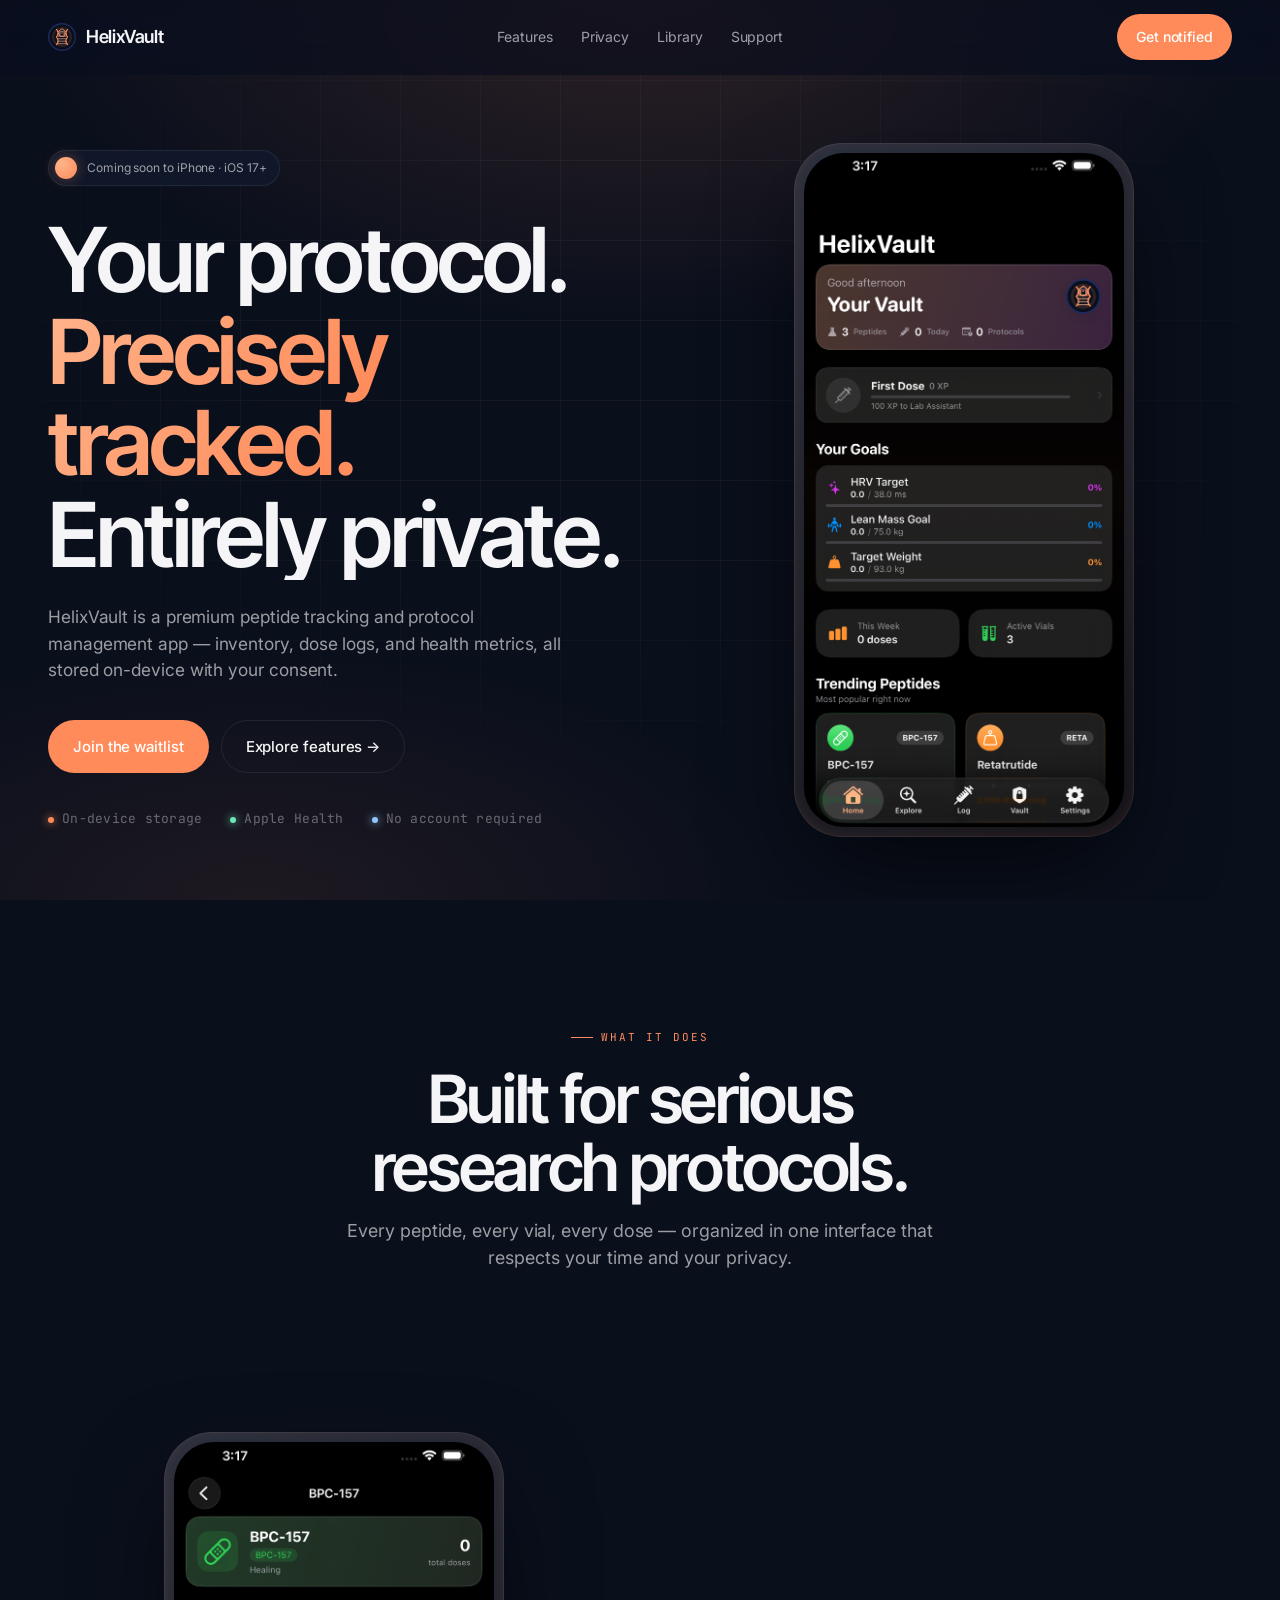
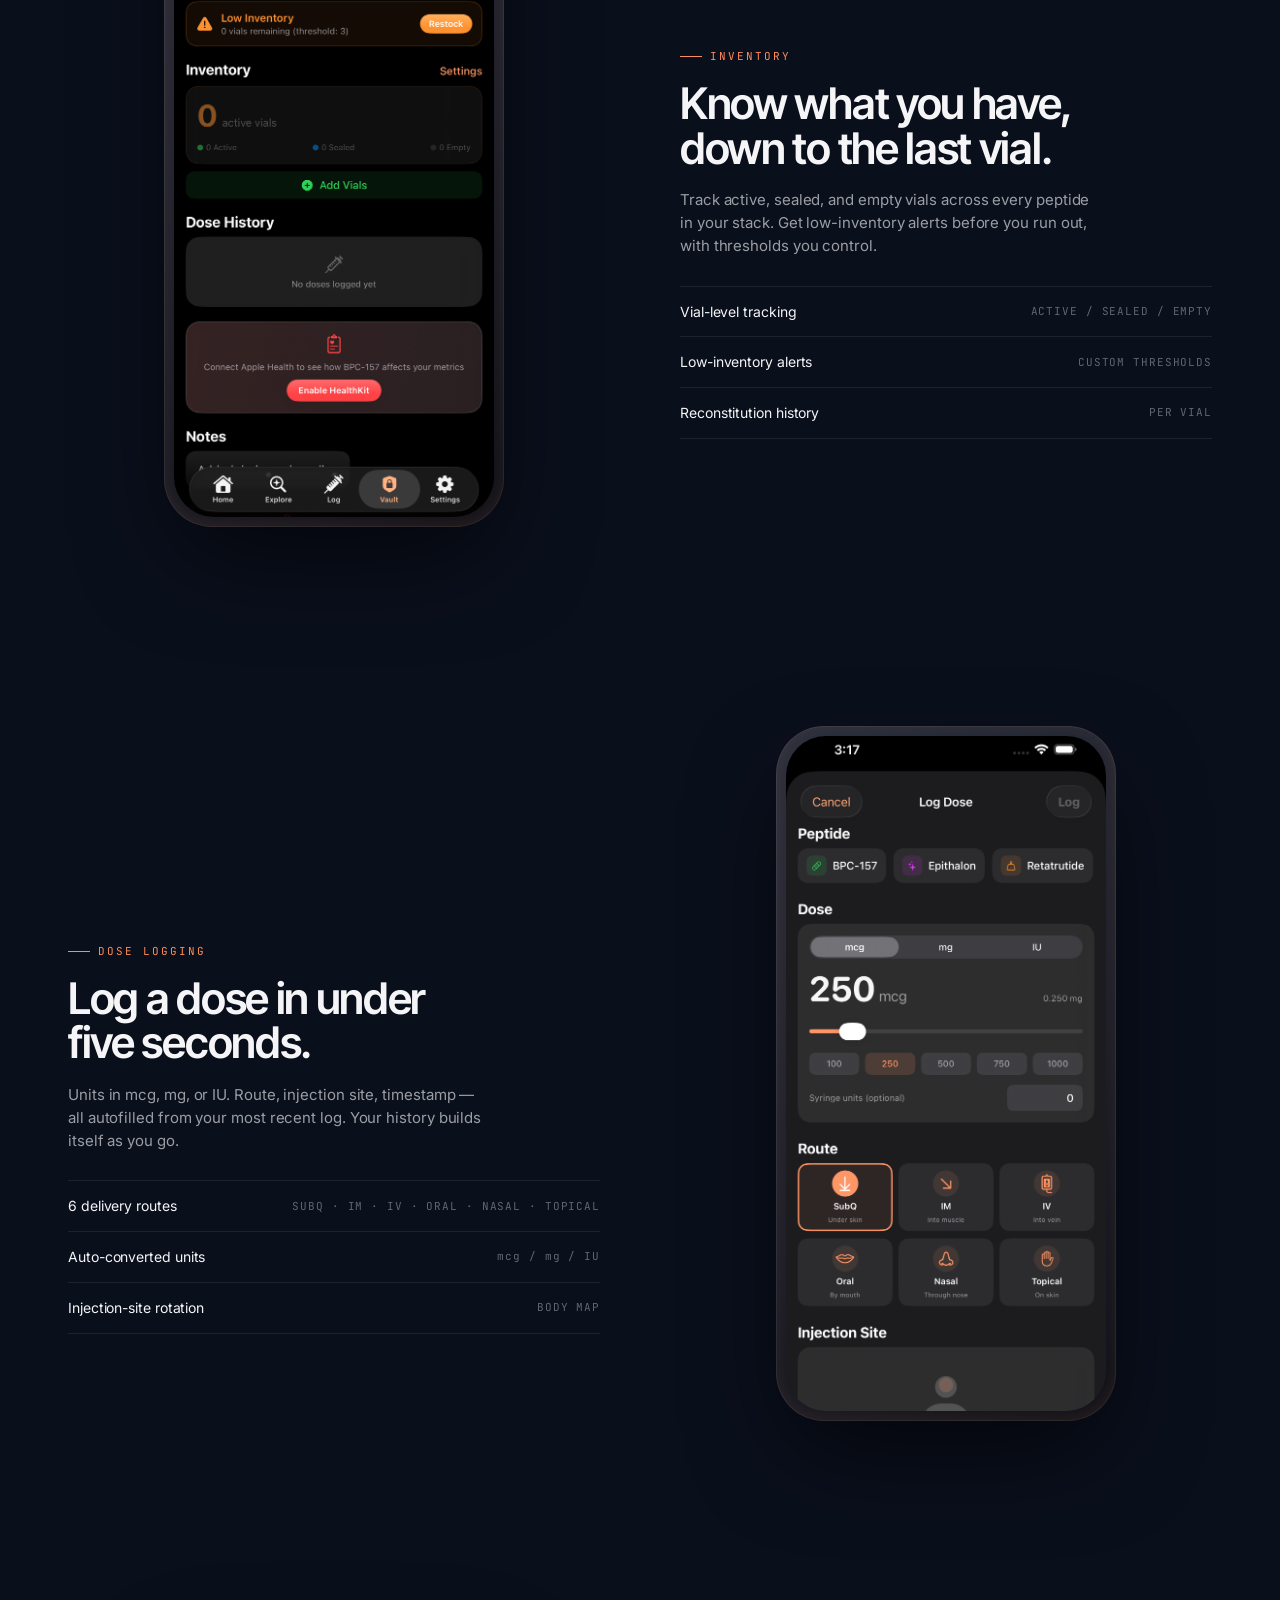
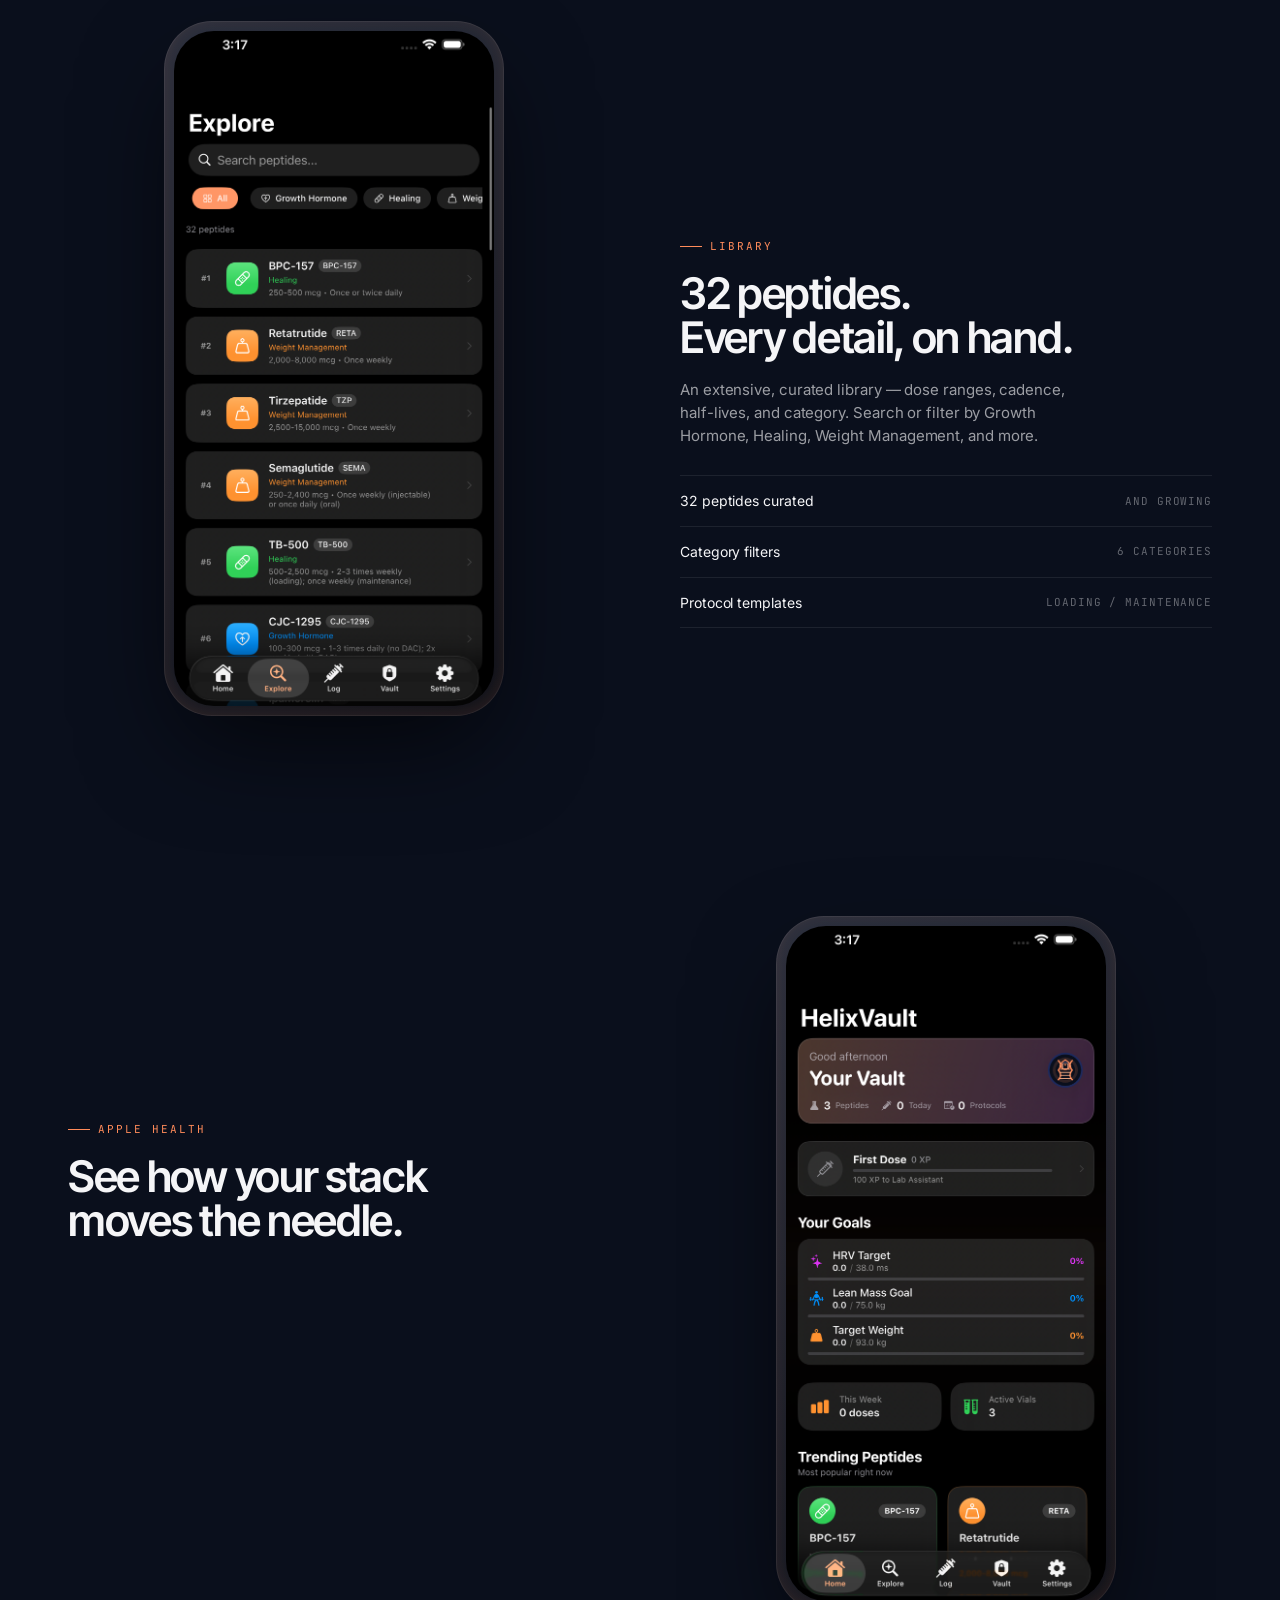
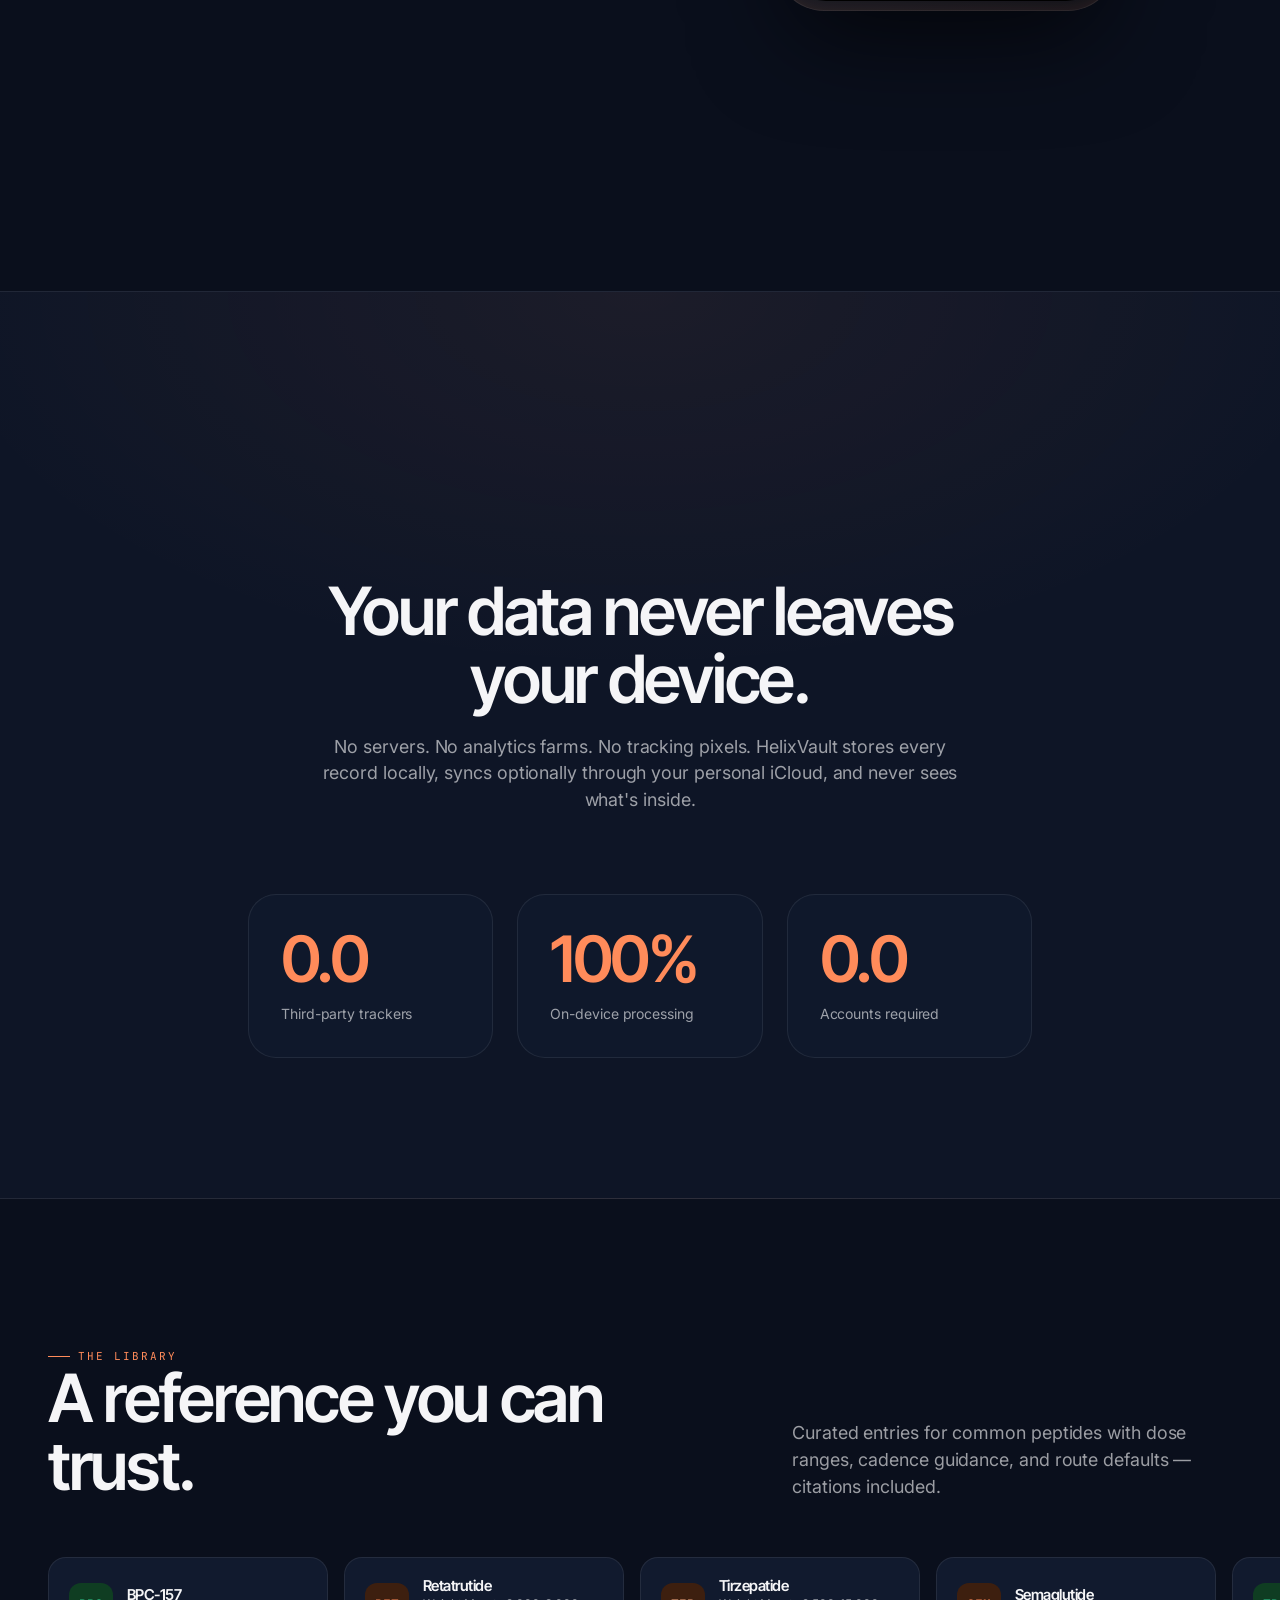
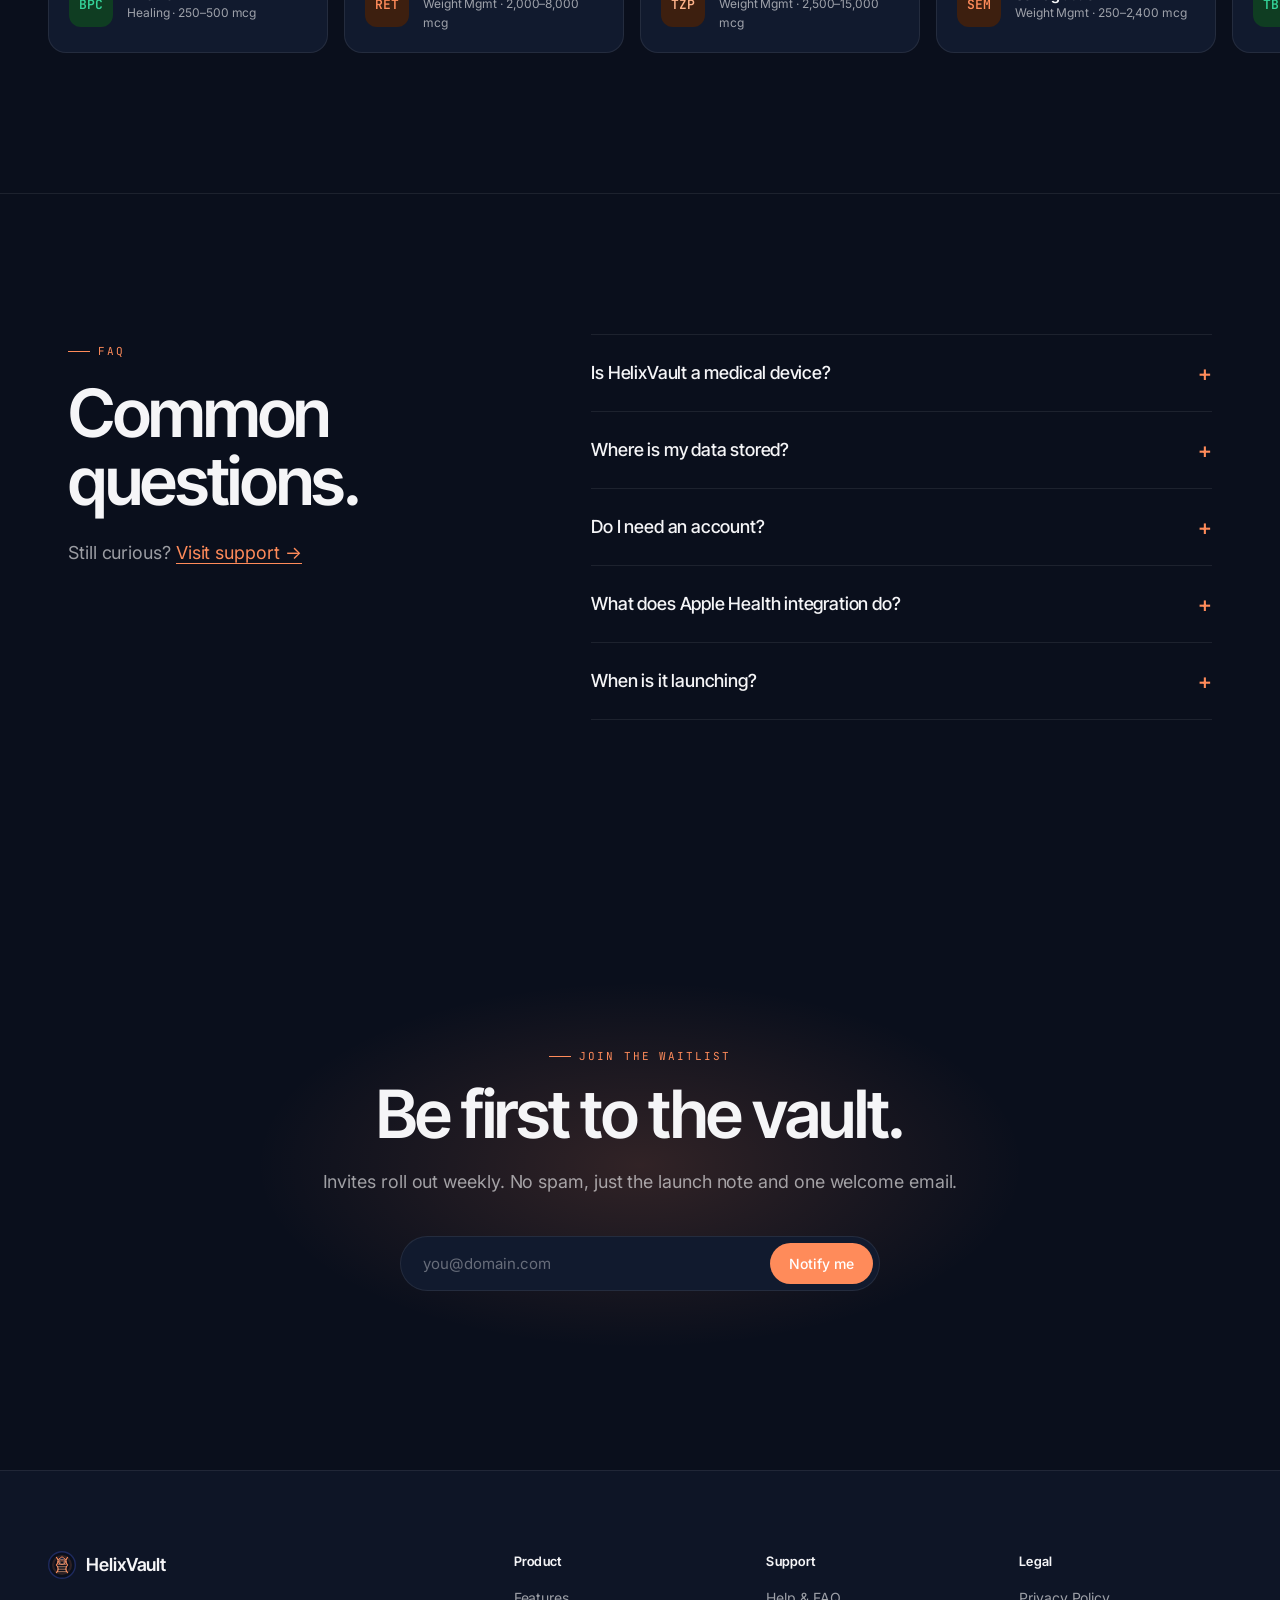
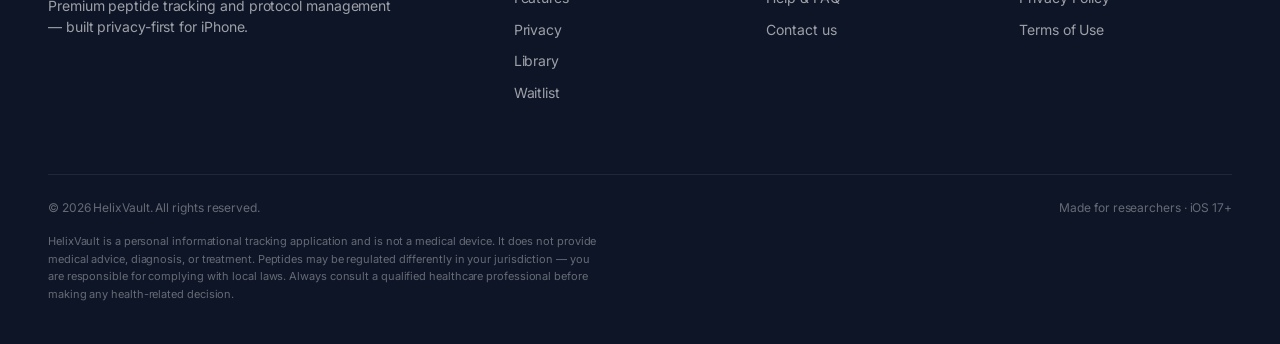
==== commit 4b3e8f3d: "support page setup" ====
--- a/index.html
+++ b/index.html
@@ -28,6 +28,7 @@
   <div class="nav-cta">
     <a class="btn btn-primary" href="#cta">Get notified</a>
   </div>
+  <button class="nav-toggle" aria-label="Menu"><span></span><span></span><span></span></button>
 </nav>
 
 <!-- ========== HERO ========== -->
--- a/assets/site.css
+++ b/assets/site.css
@@ -78,8 +78,41 @@
 .nav-links a { transition: color .2s; }
 .nav-links a:hover { color: var(--text); }
 .nav-cta { display: flex; align-items: center; gap: 12px; }
+.nav-toggle {
+  display: none; background: none; border: none; cursor: pointer;
+  width: 28px; height: 28px; padding: 0; position: relative;
+}
+.nav-toggle span {
+  display: block; width: 20px; height: 2px; background: var(--text);
+  border-radius: 2px; position: absolute; left: 4px;
+  transition: transform .3s ease, opacity .3s ease;
+}
+.nav-toggle span:nth-child(1) { top: 8px; }
+.nav-toggle span:nth-child(2) { top: 13px; }
+.nav-toggle span:nth-child(3) { top: 18px; }
+.nav-toggle.open span:nth-child(1) { top: 13px; transform: rotate(45deg); }
+.nav-toggle.open span:nth-child(2) { opacity: 0; }
+.nav-toggle.open span:nth-child(3) { top: 13px; transform: rotate(-45deg); }
+
 @media (max-width: 760px) {
-  .nav-links { display: none; }
+  .nav-toggle { display: block; }
+  .nav-links {
+    display: none; flex-direction: column; gap: 0;
+    position: absolute; top: 100%; left: 0; right: 0;
+    background: color-mix(in oklab, var(--bg) 95%, transparent);
+    backdrop-filter: saturate(180%) blur(20px);
+    -webkit-backdrop-filter: saturate(180%) blur(20px);
+    border-bottom: 1px solid var(--border);
+    padding: 8px 0;
+  }
+  .nav-links.open { display: flex; }
+  .nav-links a {
+    padding: 14px var(--pad);
+    border-top: 1px solid var(--border);
+    font-size: 15px;
+  }
+  .nav-links a:first-child { border-top: none; }
+  .nav-cta { display: none; }
 }
 
 /* ---------- Buttons ---------- */
@@ -245,6 +278,14 @@
 .feature-text li:last-child { border-bottom: 1px solid var(--border); }
 .feature-text li span { color: var(--text); }
 .feature-text li small { font-family: var(--font-mono); font-size: 11px; color: var(--text-faint); letter-spacing: 0.08em; }
+.feature-text li small .wave-char {
+  display: inline-block;
+  color: var(--text-faint);
+  transition: color 0.4s ease;
+}
+.feature-text li small .wave-char.lit {
+  color: var(--accent);
+}
 
 @media (max-width: 900px) {
   .feature-row { grid-template-columns: 1fr; gap: 40px; padding: 60px var(--pad); }
@@ -386,6 +427,47 @@
 .faq-item.open .faq-a { max-height: 220px; padding-top: 12px; }
 .faq-item.open .plus { transform: rotate(45deg); }
 @media (max-width: 900px) { .faq-grid { grid-template-columns: 1fr; gap: 40px; } }
+
+/* ---------- Legal pages ---------- */
+.legal {
+  padding: 140px var(--pad) 120px;
+  max-width: 820px; margin: 0 auto;
+}
+.legal h1 { font-size: clamp(36px, 5vw, 60px); margin-bottom: 12px; }
+.legal .meta { font-family: var(--font-mono); font-size: 12px; color: var(--text-faint); letter-spacing: 0.08em; text-transform: uppercase; margin-bottom: 56px; }
+.legal h2 { font-size: clamp(22px, 2.4vw, 28px); margin: 56px 0 16px; letter-spacing: -0.02em; }
+.legal h3 { font-size: 17px; margin: 32px 0 10px; font-weight: 600; }
+.legal p { color: var(--text-dim); margin: 0 0 16px; font-size: 16px; line-height: 1.65; }
+.legal ul { color: var(--text-dim); padding-left: 22px; margin: 0 0 16px; }
+.legal li { margin: 8px 0; }
+.legal strong { color: var(--text); font-weight: 600; }
+.legal a { color: var(--accent); border-bottom: 1px solid color-mix(in oklab, var(--accent) 40%, transparent); }
+.legal .toc {
+  background: var(--surface); border: 1px solid var(--border); border-radius: var(--radius);
+  padding: 24px; margin: 40px 0;
+}
+.legal .toc h4 { margin: 0 0 12px; font-family: var(--font-display); font-size: 13px; color: var(--text-dim); letter-spacing: 0.1em; text-transform: uppercase; font-weight: 500; }
+.legal .toc ol { margin: 0; padding-left: 20px; color: var(--text-dim); font-size: 14px; columns: 2; column-gap: 32px; }
+.legal .toc li { margin: 6px 0; break-inside: avoid; }
+@media (max-width: 620px) { .legal .toc ol { columns: 1; } }
+
+/* ---------- Support / FAQ page ---------- */
+.support-hero {
+  padding: 140px var(--pad) 60px; text-align: center;
+  max-width: 820px; margin: 0 auto;
+}
+.support-hero h1 { font-size: clamp(36px, 5vw, 60px); margin-bottom: 16px; }
+.support-hero p { color: var(--text-dim); font-size: 18px; max-width: 58ch; margin: 0 auto; }
+.support-contact {
+  max-width: 820px; margin: 40px auto;
+  padding: 32px; background: var(--surface); border: 1px solid var(--border); border-radius: var(--radius-lg);
+  display: flex; flex-wrap: wrap; gap: 20px; align-items: center; justify-content: space-between;
+}
+.support-contact h3 { margin: 0 0 6px; font-size: 20px; }
+.support-contact p { margin: 0; color: var(--text-dim); font-size: 14px; }
+
+.support-faq { max-width: 820px; margin: 0 auto; padding: 40px var(--pad) 140px; }
+.support-faq h2 { font-size: clamp(26px, 3vw, 36px); margin: 0 0 24px; }
 
 /* ---------- Footer ---------- */
 .footer {
